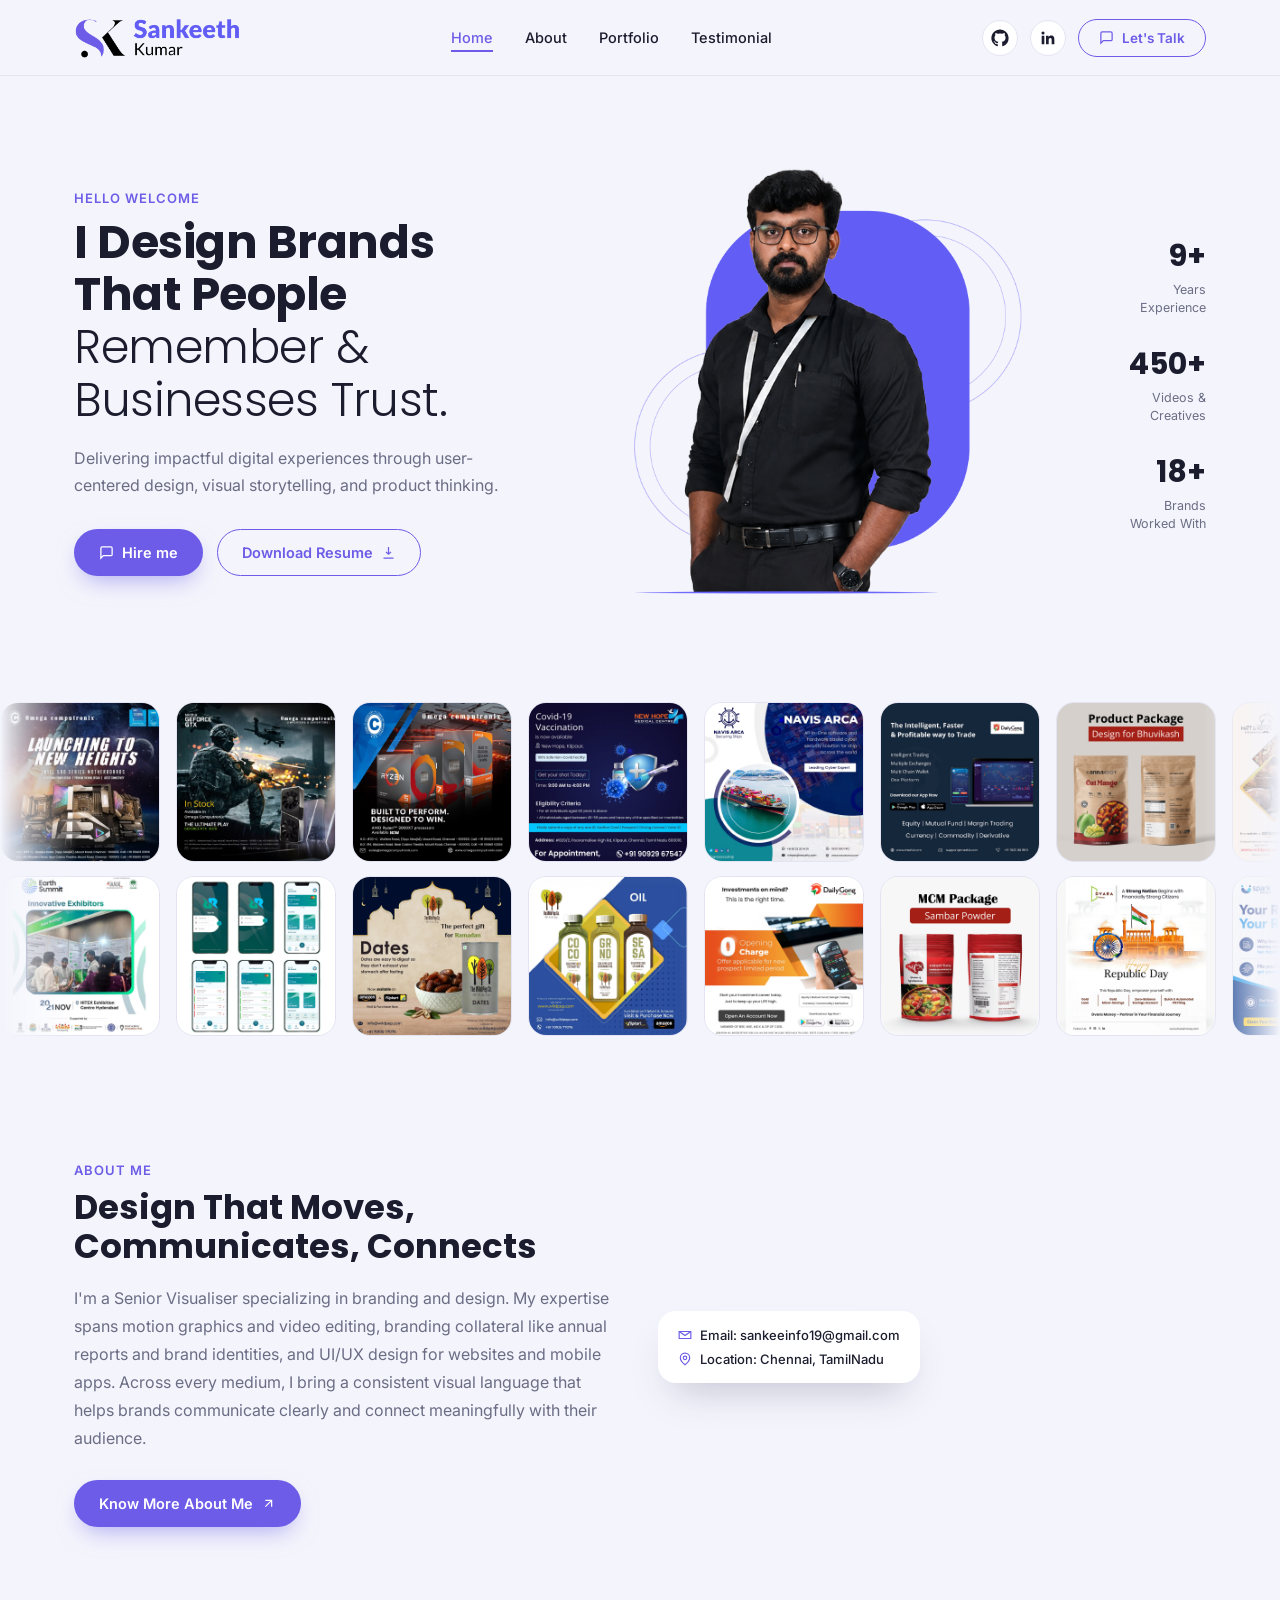
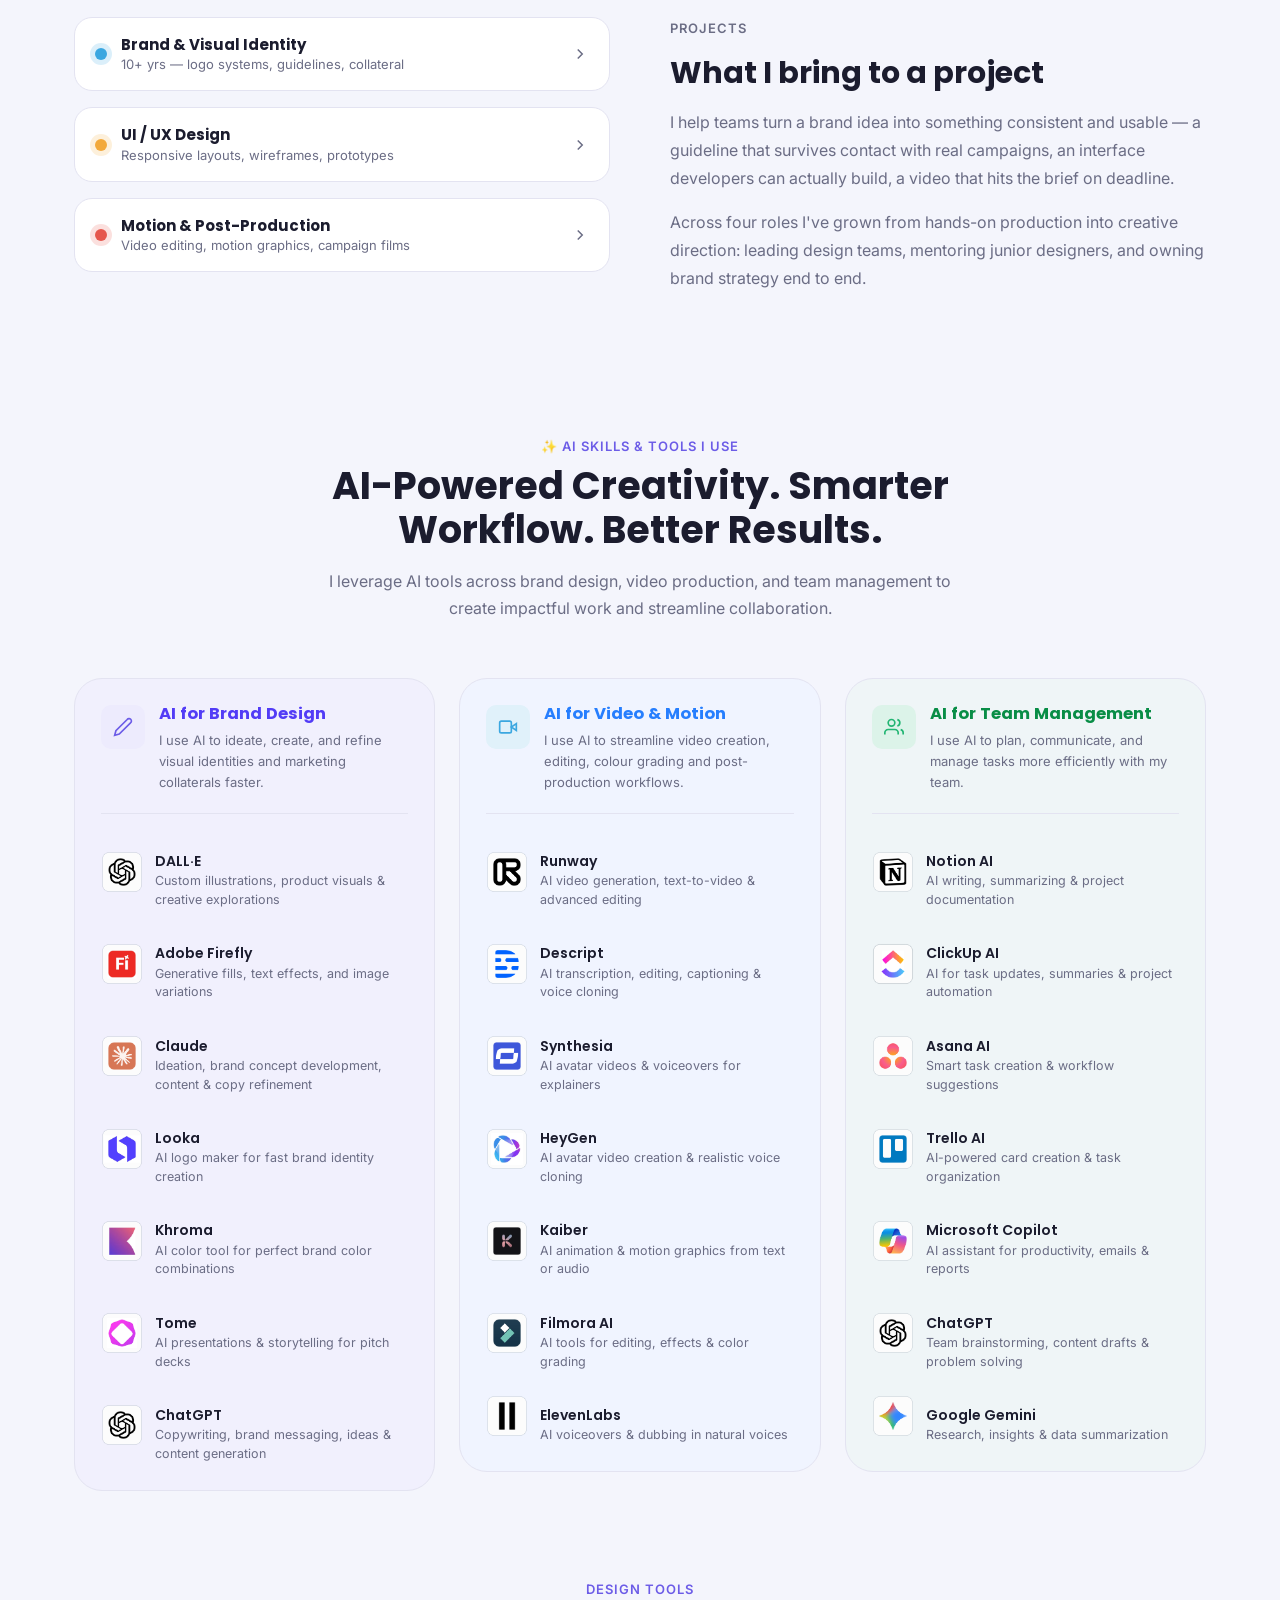
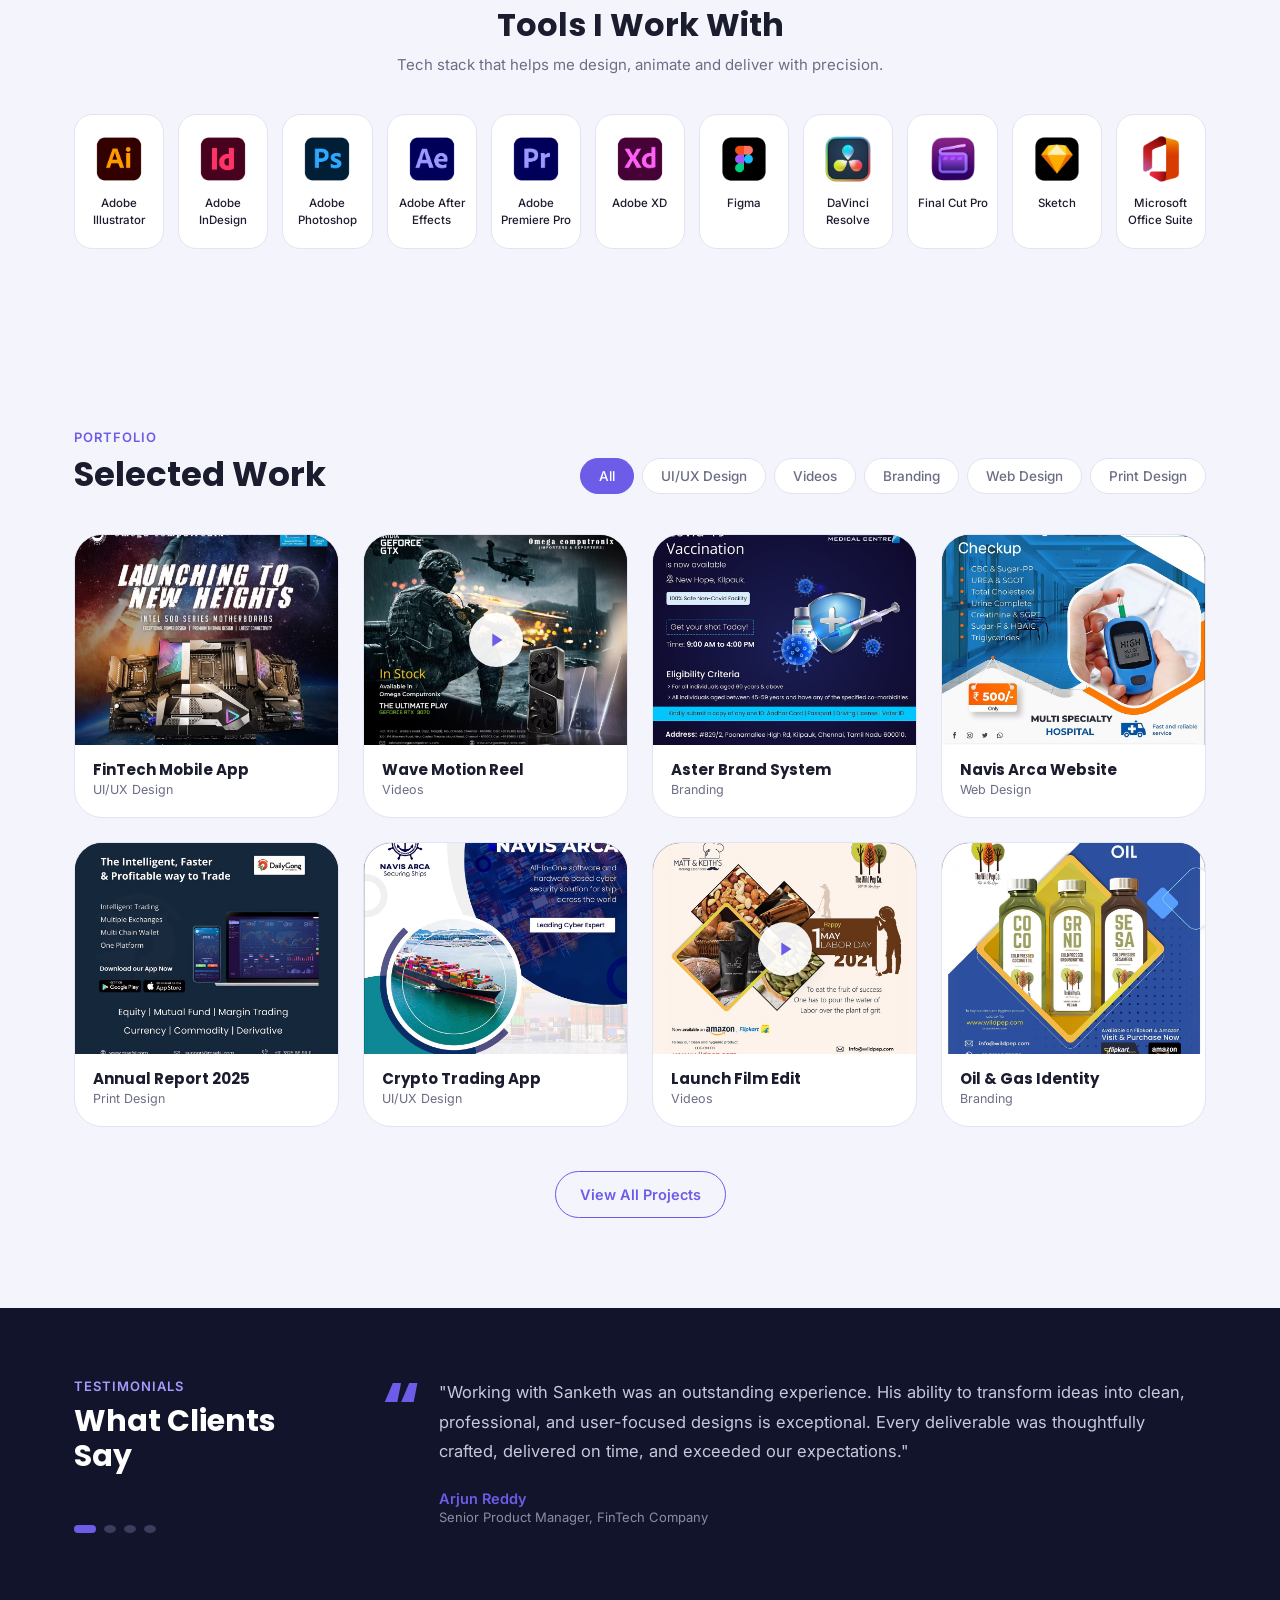
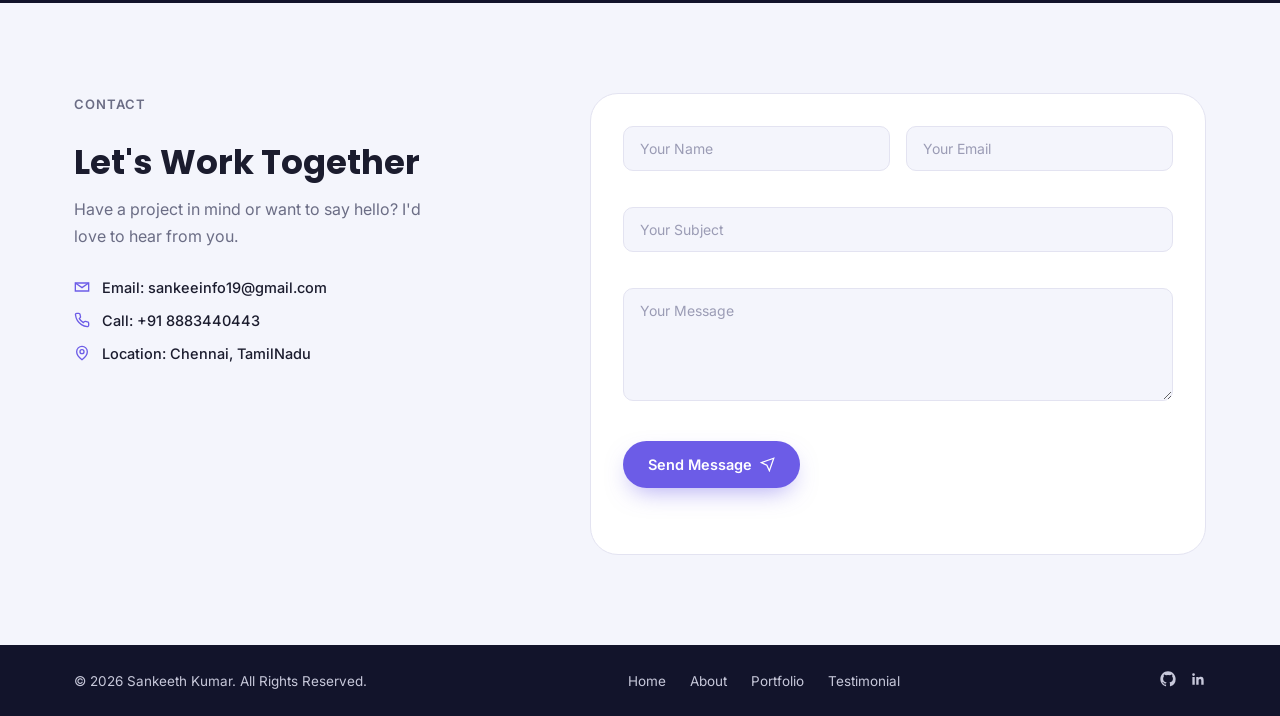
==== index.html @ e1994d12 "First Commit" ====
<!DOCTYPE html>
<html lang="en">
<head>
<meta charset="UTF-8">
<meta name="viewport" content="width=device-width, initial-scale=1.0">
<title>Sanketh Kumar</title>
<link rel="preconnect" href="https://fonts.googleapis.com">
<link rel="preconnect" href="https://fonts.gstatic.com" crossorigin>
<link href="https://fonts.googleapis.com/css2?family=Poppins:wght@400;500;600;700;800&family=Inter:wght@400;500;600&display=swap" rel="stylesheet">
<link rel="stylesheet" href="style.css">
<!-- Favicon -->
<link rel="icon" type="image/png" sizes="32x32" href="favicon-32x32.png">
<link rel="icon" type="image/png" sizes="16x16" href="favicon-16x16.png">
<link rel="shortcut icon" href="favicon.ico">
<link rel="apple-touch-icon" sizes="180x180" href="apple-touch-icon.png">
</head>
<body>

<!-- ============ HEADER ============ -->
<header class="site-header" id="header">
  <div class="container header-inner">
    <a href="index.html#top" class="logo">
      <img src="images/logo-1.png" alt="Sankeeth Kumar logo">
    </a>

    <nav class="nav" id="nav">
      <a href="index.html#top" class="is-current">Home</a>
      <a href="index.html#about">About</a>
      <a href="portfolio.html">Portfolio</a>
      <a href="index.html#testimonial">Testimonial</a>
    </nav>

    <div class="header-actions">
      <a href="#" class="icon-btn" aria-label="GitHub">
        <svg viewBox="0 0 24 24" width="18" height="18" fill="currentColor"><path d="M12 .5C5.73.5.5 5.73.5 12c0 5.08 3.29 9.39 7.86 10.91.58.1.79-.25.79-.56 0-.28-.01-1.02-.02-2-3.2.7-3.88-1.54-3.88-1.54-.53-1.34-1.29-1.7-1.29-1.7-1.05-.72.08-.71.08-.71 1.17.08 1.78 1.2 1.78 1.2 1.03 1.77 2.71 1.26 3.37.96.1-.75.4-1.26.73-1.55-2.55-.29-5.24-1.28-5.24-5.68 0-1.26.45-2.28 1.19-3.08-.12-.29-.52-1.46.11-3.05 0 0 .97-.31 3.18 1.18a11 11 0 0 1 5.79 0c2.2-1.49 3.17-1.18 3.17-1.18.64 1.59.24 2.76.12 3.05.74.8 1.18 1.82 1.18 3.08 0 4.41-2.69 5.38-5.25 5.67.41.36.78 1.07.78 2.16 0 1.56-.02 2.81-.02 3.19 0 .32.21.67.8.56A11.51 11.51 0 0 0 23.5 12C23.5 5.73 18.27.5 12 .5Z"/></svg>
      </a>
      <a href="https://www.linkedin.com/in/sankeeth-kumar-a2620a216/" class="icon-btn" aria-label="LinkedIn">
        <svg viewBox="0 0 24 24" width="18" height="18" fill="currentColor"><path d="M20.45 20.45h-3.55v-5.57c0-1.33-.02-3.04-1.85-3.04-1.86 0-2.14 1.45-2.14 2.94v5.67H9.36V9h3.41v1.56h.05c.48-.9 1.64-1.85 3.38-1.85 3.61 0 4.28 2.38 4.28 5.47v6.27ZM5.34 7.43a2.06 2.06 0 1 1 0-4.12 2.06 2.06 0 0 1 0 4.12ZM7.12 20.45H3.56V9h3.56v11.45Z"/></svg>
      </a>
      <a href="index.html#contact" class="btn btn-outline btn-sm">
        <svg viewBox="0 0 24 24" width="15" height="15" fill="none" stroke="currentColor" stroke-width="2"><path d="M4 4h16v16H4z" opacity="0"/><path d="M21 15a2 2 0 0 1-2 2H7l-4 4V5a2 2 0 0 1 2-2h14a2 2 0 0 1 2 2z"/></svg>
        Let's Talk
      </a>
    </div>

    <button class="menu-toggle" id="menuToggle" aria-label="Toggle menu">
      <span></span><span></span><span></span>
    </button>
  </div>
</header>

<main id="top">

  <!-- ============ HERO ============ -->
  <section class="hero">
    <div class="container hero-inner">
      <div class="hero-copy">
        <p class="eyebrow">Hello Welcome</p>
        <h1>
  I Design Brands <br>
  That People <br>
  <span class="light-text">Remember &amp; Businesses Trust.</span>
</h1>
        <p class="hero-desc">Delivering impactful digital experiences through user-centered design, visual storytelling, and product thinking.</p>
        <div class="hero-actions">
          <a href="#contact" class="btn btn-primary">
            <svg viewBox="0 0 24 24" width="15" height="15" fill="none" stroke="currentColor" stroke-width="2"><path d="M21 15a2 2 0 0 1-2 2H7l-4 4V5a2 2 0 0 1 2-2h14a2 2 0 0 1 2 2z"/></svg>
            Hire me
          </a>
          <a href="resume.pdf" class="btn btn-outline" download="Sanketh_Kumar_Resume.pdf">
            Download Resume
            <svg viewBox="0 0 24 24" width="15" height="15" fill="none" stroke="currentColor" stroke-width="2"><path d="M12 3v12m0 0-4-4m4 4 4-4M4 21h16"/></svg>
          </a>
        </div>
      </div>

      <div class="hero-figure">
        <img class="hero-photo" src="images/hero-portrait.png" alt="Sanketh Kumar portrait">
      </div>

      <div class="hero-stats" id="heroStats">
        <div class="stat">
          <span class="stat-number" data-target="9" data-suffix="+">0</span>
          <span class="stat-label">Years<br>Experience</span>
        </div>       
        <div class="stat">
          <span class="stat-number" data-target="450" data-suffix="+">0</span>
          <span class="stat-label">Videos &amp;<br>Creatives</span>
        </div>
        <div class="stat">
          <span class="stat-number" data-target="18" data-suffix="+">0</span>
          <span class="stat-label">Brands<br>Worked With</span>
        </div>
      </div>
    </div>
  </section>

  <!-- ============ MARQUEE STRAPS ============ -->
  <section class="straps" aria-label="Selected work highlights">
    <div class="strap-row strap-row--left">
      <div class="strap-track" id="strapTrackLeft"></div>
    </div>
    <div class="strap-row strap-row--right">
      <div class="strap-track" id="strapTrackRight"></div>
    </div>
  </section>

  <!-- ============ ABOUT ============ -->
  <section class="about" id="about">
    <div class="container about-inner">
      <div class="about-copy">
        <p class="eyebrow">About Me</p>
        <h2>Design That Moves,<br>Communicates, Connects</h2>
        <p class="about-desc">I'm a Senior Visualiser specializing in branding and design. My expertise spans motion graphics and video editing, branding collateral like annual reports and brand identities, and UI/UX design for websites and mobile apps. Across every medium, I bring a consistent visual language that helps brands communicate clearly and connect meaningfully with their audience.</p>
        <a href="about.html" class="btn btn-primary">
          Know More About Me
          <svg viewBox="0 0 24 24" width="15" height="15" fill="none" stroke="currentColor" stroke-width="2"><path d="M7 17 17 7M7 7h10v10"/></svg>
        </a>
      </div>

      <div class="about-figure">
        <img src="/Users/sankeeth/Downloads/Portfolio-updated (1)/images/Sk-1.jpg" alt="Sanketh working on set">
        <div class="about-card">
          <p><svg viewBox="0 0 24 24" width="14" height="14" fill="none" stroke="currentColor" stroke-width="2"><path d="M4 4h16v16H4z" opacity="0"/><path d="M22 6 12 13 2 6"/><path d="M2 6h20v12H2z"/></svg> Email: sankeeinfo19@gmail.com</p>
          <p><svg viewBox="0 0 24 24" width="14" height="14" fill="none" stroke="currentColor" stroke-width="2"><path d="M20 10c0 6-8 12-8 12s-8-6-8-12a8 8 0 0 1 16 0Z"/><circle cx="12" cy="10" r="3"/></svg> Location: Chennai, TamilNadu</p>
        </div>
      </div>
    </div>

    <div class="container skills-grid">
      <div class="skills-col">
        <div class="skill-card">
          <span class="dot dot-blue"></span>
          <div>
            <h3>Brand &amp; Visual Identity</h3>
            <p>10+ yrs — logo systems, guidelines, collateral</p>
          </div>
          <svg class="chev" viewBox="0 0 24 24" width="18" height="18" fill="none" stroke="currentColor" stroke-width="2"><path d="m9 6 6 6-6 6"/></svg>
        </div>
        <div class="skill-card">
          <span class="dot dot-orange"></span>
          <div>
            <h3>UI / UX Design</h3>
            <p>Responsive layouts, wireframes, prototypes</p>
          </div>
          <svg class="chev" viewBox="0 0 24 24" width="18" height="18" fill="none" stroke="currentColor" stroke-width="2"><path d="m9 6 6 6-6 6"/></svg>
        </div>
        <div class="skill-card">
          <span class="dot dot-red"></span>
          <div>
            <h3>Motion &amp; Post-Production</h3>
            <p>Video editing, motion graphics, campaign films</p>
          </div>
          <svg class="chev" viewBox="0 0 24 24" width="18" height="18" fill="none" stroke="currentColor" stroke-width="2"><path d="m9 6 6 6-6 6"/></svg>
        </div>
      </div>

      <div class="bring-col">
        <p class="eyebrow">Projects</p>
        <h2>What I bring to a project</h2>
        <p>I help teams turn a brand idea into something consistent and usable — a guideline that survives contact with real campaigns, an interface developers can actually build, a video that hits the brief on deadline.</p>
        <p>Across four roles I've grown from hands-on production into creative direction: leading design teams, mentoring junior designers, and owning brand strategy end to end.</p>
      </div>
    </div>
  </section>

  <!-- ============ AI SKILLS & TOOLS ============ -->
  <section class="ai-skills" id="ai-skills">
    <div class="container ai-skills-head">
      <p class="eyebrow">✨ AI Skills &amp; Tools I Use</p>
      <h2>AI-Powered Creativity. Smarter Workflow. Better Results.</h2>
      <p class="ai-skills-desc">I leverage AI tools across brand design, video production, and team management to create impactful work and streamline collaboration.</p>
    </div>

    <div class="container ai-skills-grid">
      <div class="ai-skills-col ai-skills-col--purple">
        <div class="ai-skills-col-head">
          <span class="ai-skills-col-icon ai-skills-col-icon--purple">
            <svg viewBox="0 0 24 24" width="20" height="20" fill="none" stroke="currentColor" stroke-width="2"><path d="M17 3a2.85 2.85 0 1 1 4 4L7.5 20.5 2 22l1.5-5.5Z"/></svg>
          </span>
          <div>
            <h3>AI for Brand Design</h3>
            <p>I use AI to ideate, create, and refine visual identities and marketing collaterals faster.</p>
          </div>
        </div>
        <ul class="ai-tool-list">
          <li class="ai-tool-item">
            <span class="ai-tool-icon"><img src="images/ai-tools/dall-e.png" alt="DALL·E logo" loading="lazy"></span>
            <div><h4>DALL·E</h4><p>Custom illustrations, product visuals &amp; creative explorations</p></div>
          </li>
          <li class="ai-tool-item">
            <span class="ai-tool-icon"><img src="images/ai-tools/firefly.png" alt="Adobe Firefly logo" loading="lazy"></span>
            <div><h4>Adobe Firefly</h4><p>Generative fills, text effects, and image variations</p></div>
          </li>
          <li class="ai-tool-item">
            <span class="ai-tool-icon"><img src="images/ai-tools/claude.png" alt="Claude logo" loading="lazy"></span>
            <div><h4>Claude</h4><p>Ideation, brand concept development, content &amp; copy refinement</p></div>
          </li>
          <li class="ai-tool-item">
            <span class="ai-tool-icon"><img src="images/ai-tools/looka.png" alt="Looka logo" loading="lazy"></span>
            <div><h4>Looka</h4><p>AI logo maker for fast brand identity creation</p></div>
          </li>
          <li class="ai-tool-item">
            <span class="ai-tool-icon"><img src="images/ai-tools/khroma.png" alt="Khroma logo" loading="lazy"></span>
            <div><h4>Khroma</h4><p>AI color tool for perfect brand color combinations</p></div>
          </li>
          <li class="ai-tool-item">
            <span class="ai-tool-icon"><img src="images/ai-tools/tome.png" alt="Tome logo" loading="lazy"></span>
            <div><h4>Tome</h4><p>AI presentations &amp; storytelling for pitch decks</p></div>
          </li>
          <li class="ai-tool-item">
            <span class="ai-tool-icon"><img src="images/ai-tools/chatgpt.png" alt="ChatGPT logo" loading="lazy"></span>
            <div><h4>ChatGPT</h4><p>Copywriting, brand messaging, ideas &amp; content generation</p></div>
          </li>
        </ul>
      </div>

      <div class="ai-skills-col ai-skills-col--blue">
        <div class="ai-skills-col-head">
          <span class="ai-skills-col-icon ai-skills-col-icon--blue">
            <svg viewBox="0 0 24 24" width="20" height="20" fill="none" stroke="currentColor" stroke-width="2"><rect x="2" y="5" width="14" height="14" rx="2"/><path d="m22 8-6 4 6 4Z"/></svg>
          </span>
          <div>
            <h3>AI for Video &amp; Motion</h3>
            <p>I use AI to streamline video creation, editing, colour grading and post-production workflows.</p>
          </div>
        </div>
        <ul class="ai-tool-list">
          <li class="ai-tool-item">
            <span class="ai-tool-icon"><img src="images/ai-tools/runway.png" alt="Runway logo" loading="lazy"></span>
            <div><h4>Runway</h4><p>AI video generation, text-to-video &amp; advanced editing</p></div>
          </li>
          <li class="ai-tool-item">
            <span class="ai-tool-icon"><img src="images/ai-tools/descript.png" alt="Descript logo" loading="lazy"></span>
            <div><h4>Descript</h4><p>AI transcription, editing, captioning &amp; voice cloning</p></div>
          </li>
          <li class="ai-tool-item">
            <span class="ai-tool-icon"><img src="images/ai-tools/synthesia.png" alt="Synthesia logo" loading="lazy"></span>
            <div><h4>Synthesia</h4><p>AI avatar videos &amp; voiceovers for explainers</p></div>
          </li>
          <li class="ai-tool-item">
            <span class="ai-tool-icon"><img src="images/ai-tools/heygen.png" alt="HeyGen logo" loading="lazy"></span>
            <div><h4>HeyGen</h4><p>AI avatar video creation &amp; realistic voice cloning</p></div>
          </li>
          <li class="ai-tool-item">
            <span class="ai-tool-icon"><img src="images/ai-tools/kaiber.png" alt="Kaiber logo" loading="lazy"></span>
            <div><h4>Kaiber</h4><p>AI animation &amp; motion graphics from text or audio</p></div>
          </li>
          <li class="ai-tool-item">
            <span class="ai-tool-icon"><img src="images/ai-tools/filmora-ai.png" alt="Filmora AI logo" loading="lazy"></span>
            <div><h4>Filmora AI</h4><p>AI tools for editing, effects &amp; color grading</p></div>
          </li>
          <li class="ai-tool-item">
            <span class="ai-tool-icon"><img src="images/ai-tools/elevenlabs.png" alt="ElevenLabs logo" loading="lazy"></span>
            <div><h4>ElevenLabs</h4><p>AI voiceovers &amp; dubbing in natural voices</p></div>
          </li>
        </ul>
      </div>

      <div class="ai-skills-col ai-skills-col--green">
        <div class="ai-skills-col-head">
          <span class="ai-skills-col-icon ai-skills-col-icon--green">
            <svg viewBox="0 0 24 24" width="20" height="20" fill="none" stroke="currentColor" stroke-width="2"><path d="M17 21v-2a4 4 0 0 0-4-4H5a4 4 0 0 0-4 4v2"/><circle cx="9" cy="7" r="4"/><path d="M23 21v-2a4 4 0 0 0-3-3.87"/><path d="M16 3.13a4 4 0 0 1 0 7.75"/></svg>
          </span>
          <div>
            <h3>AI for Team Management</h3>
            <p>I use AI to plan, communicate, and manage tasks more efficiently with my team.</p>
          </div>
        </div>
        <ul class="ai-tool-list">
          <li class="ai-tool-item">
            <span class="ai-tool-icon"><img src="images/ai-tools/notion.png" alt="Notion AI logo" loading="lazy"></span>
            <div><h4>Notion AI</h4><p>AI writing, summarizing &amp; project documentation</p></div>
          </li>
          <li class="ai-tool-item">
            <span class="ai-tool-icon"><img src="images/ai-tools/clickup.png" alt="ClickUp AI logo" loading="lazy"></span>
            <div><h4>ClickUp AI</h4><p>AI for task updates, summaries &amp; project automation</p></div>
          </li>
          <li class="ai-tool-item">
            <span class="ai-tool-icon"><img src="images/ai-tools/asana.png" alt="Asana AI logo" loading="lazy"></span>
            <div><h4>Asana AI</h4><p>Smart task creation &amp; workflow suggestions</p></div>
          </li>
          <li class="ai-tool-item">
            <span class="ai-tool-icon"><img src="images/ai-tools/trello.png" alt="Trello AI logo" loading="lazy"></span>
            <div><h4>Trello AI</h4><p>AI-powered card creation &amp; task organization</p></div>
          </li>
          <li class="ai-tool-item">
            <span class="ai-tool-icon"><img src="images/ai-tools/microsoft-copilot.png" alt="Microsoft Copilot logo" loading="lazy"></span>
            <div><h4>Microsoft Copilot</h4><p>AI assistant for productivity, emails &amp; reports</p></div>
          </li>
          <li class="ai-tool-item">
            <span class="ai-tool-icon"><img src="images/ai-tools/chatgpt.png" alt="ChatGPT logo" loading="lazy"></span>
            <div><h4>ChatGPT</h4><p>Team brainstorming, content drafts &amp; problem solving</p></div>
          </li>
          <li class="ai-tool-item">
            <span class="ai-tool-icon"><img src="images/ai-tools/gemini.png" alt="Google Gemini logo" loading="lazy"></span>
            <div><h4>Google Gemini</h4><p>Research, insights &amp; data summarization</p></div>
          </li>
        </ul>
      </div>
    </div>
  </section>

  <!-- ============ DESIGN TOOLS ============ -->
  <section class="design-tools" id="design-tools">
    <div class="container design-tools-head">
      <p class="eyebrow">Design Tools</p>
      <h2>Tools I Work With</h2>
      <p class="design-tools-desc">Tech stack that helps me design, animate and deliver with precision.</p>
    </div>

    <div class="container design-tools-grid">
      <div class="design-tool-card">
        <span class="design-tool-icon"><img src="images/design-tools/illustrator.png" alt="Adobe Illustrator logo" loading="lazy"></span>
        <p>Adobe Illustrator</p>
      </div>
      <div class="design-tool-card">
        <span class="design-tool-icon"><img src="images/design-tools/indesign.png" alt="Adobe InDesign logo" loading="lazy"></span>
        <p>Adobe InDesign</p>
      </div>
      <div class="design-tool-card">
        <span class="design-tool-icon"><img src="images/design-tools/photoshop.png" alt="Adobe Photoshop logo" loading="lazy"></span>
        <p>Adobe Photoshop</p>
      </div>
      <div class="design-tool-card">
        <span class="design-tool-icon"><img src="images/design-tools/after-effects.png" alt="Adobe After Effects logo" loading="lazy"></span>
        <p>Adobe After Effects</p>
      </div>
      <div class="design-tool-card">
        <span class="design-tool-icon"><img src="images/design-tools/premiere-pro.png" alt="Adobe Premiere Pro logo" loading="lazy"></span>
        <p>Adobe Premiere Pro</p>
      </div>
      <div class="design-tool-card">
        <span class="design-tool-icon"><img src="images/design-tools/adobe-xd.png" alt="Adobe XD logo" loading="lazy"></span>
        <p>Adobe XD</p>
      </div>
      <div class="design-tool-card">
        <span class="design-tool-icon"><img src="images/design-tools/figma.png" alt="Figma logo" loading="lazy"></span>
        <p>Figma</p>
      </div>
      <div class="design-tool-card">
        <span class="design-tool-icon"><img src="images/design-tools/davinci-resolve.png" alt="DaVinci Resolve logo" loading="lazy"></span>
        <p>DaVinci Resolve</p>
      </div>
      <div class="design-tool-card">
        <span class="design-tool-icon"><img src="images/design-tools/final-cut-pro.png" alt="Final Cut Pro logo" loading="lazy"></span>
        <p>Final Cut Pro</p>
      </div>
      <div class="design-tool-card">
        <span class="design-tool-icon"><img src="images/design-tools/sketch.png" alt="Sketch logo" loading="lazy"></span>
        <p>Sketch</p>
      </div>
      <div class="design-tool-card">
        <span class="design-tool-icon"><img src="images/design-tools/office-suite.png" alt="Microsoft Office logo" loading="lazy"></span>
        <p>Microsoft Office Suite</p>
      </div>
    </div>
  </section>

  <!-- ============ PORTFOLIO ============ -->
  <section class="portfolio" id="portfolio">
    <div class="container">
      <div class="portfolio-head">
        <div>
          <p class="eyebrow">Portfolio</p>
          <h2>Selected Work</h2>
        </div>
        <div class="filters" id="filters">
          <button class="filter-btn is-active" data-filter="all">All</button>
          <button class="filter-btn" data-filter="uiux">UI/UX Design</button>
          <button class="filter-btn" data-filter="video">Videos</button>
          <button class="filter-btn" data-filter="branding">Branding</button>
          <button class="filter-btn" data-filter="web">Web Design</button>
          <button class="filter-btn" data-filter="print">Print Design</button>
        </div>
      </div>

      <div class="portfolio-grid" id="portfolioGrid"></div>

      <div class="view-all">
        <a href="portfolio.html" class="btn btn-outline">View All Projects</a>
      </div>
    </div>
  </section>

  <!-- ============ TESTIMONIAL ============ -->
  <section class="testimonial" id="testimonial">
    <div class="container testimonial-inner">
      <div class="testimonial-col-left">
        <p class="eyebrow">Testimonials</p>
        <h2>What Clients Say</h2>
        <div class="testimonial-dots" id="testimonialDots"></div>
      </div>

      <div class="testimonial-col-right">
        <span class="quote-mark">&ldquo;</span>
        <div class="testimonial-body">
          <div class="testimonial-content">
            <p class="testimonial-text" id="testimonialText"></p>
            <p class="testimonial-name" id="testimonialName"></p>
            <p class="testimonial-role" id="testimonialRole"></p>
          </div>
        </div>
      </div>
    </div>
  </section>

  <!-- ============ CONTACT ============ -->
  <section class="contact" id="contact">
    <div class="container contact-inner">
      <div class="contact-copy">
        <p class="eyebrow">Contact</p>
        <h2>Let's Work Together</h2>
        <p>Have a project in mind or want to say hello? I'd love to hear from you.</p>

        <ul class="contact-list">
          <li>
            <svg viewBox="0 0 24 24" width="16" height="16" fill="none" stroke="currentColor" stroke-width="2"><path d="M22 6 12 13 2 6"/><path d="M2 6h20v12H2z"/></svg>
            Email: sankeeinfo19@gmail.com
          </li>
          <li>
            <svg viewBox="0 0 24 24" width="16" height="16" fill="none" stroke="currentColor" stroke-width="2"><path d="M22 16.9v3a2 2 0 0 1-2.2 2 19.8 19.8 0 0 1-8.6-3 19.5 19.5 0 0 1-6-6 19.8 19.8 0 0 1-3-8.7A2 2 0 0 1 4.1 2h3a2 2 0 0 1 2 1.7c.1 1 .3 2 .6 2.9a2 2 0 0 1-.5 2.1L8 9.9a16 16 0 0 0 6 6l1.2-1.2a2 2 0 0 1 2.1-.5c.9.3 1.9.5 2.9.6a2 2 0 0 1 1.8 2.1Z"/></svg>
            Call: +91 8883440443
          </li>
          <li>
            <svg viewBox="0 0 24 24" width="16" height="16" fill="none" stroke="currentColor" stroke-width="2"><path d="M20 10c0 6-8 12-8 12s-8-6-8-12a8 8 0 0 1 16 0Z"/><circle cx="12" cy="10" r="3"/></svg>
            Location: Chennai, TamilNadu
          </li>
        </ul>
      </div>

      <form class="contact-form" id="contactForm" action="https://formsubmit.co/sankeeinfo19@gmail.com" method="POST" novalidate>
        <!-- FormSubmit config: sends a plain email to sankeeinfo19@gmail.com on every submit -->
        <input type="hidden" name="_subject" value="New message from portfolio contact form">
        <input type="hidden" name="_template" value="table">
        <input type="hidden" name="_captcha" value="false">
        <input type="text" name="_honey" style="display:none" tabindex="-1" autocomplete="off">

        <div class="form-row">
          <div class="field">
            <input type="text" id="cf-name" name="name" placeholder="Your Name" required>
            <span class="field-error" data-for="cf-name"></span>
          </div>
          <div class="field">
            <input type="email" id="cf-email" name="email" placeholder="Your Email" required>
            <span class="field-error" data-for="cf-email"></span>
          </div>
        </div>
        <div class="field">
          <input type="text" id="cf-subject" name="subject" placeholder="Your Subject" required>
          <span class="field-error" data-for="cf-subject"></span>
        </div>
        <div class="field">
          <textarea id="cf-message" name="message" rows="5" placeholder="Your Message" required></textarea>
          <span class="field-error" data-for="cf-message"></span>
        </div>
        <button type="submit" class="btn btn-primary" id="cf-submit">
          <span class="btn-label">Send Message</span>
          <svg viewBox="0 0 24 24" width="15" height="15" fill="none" stroke="currentColor" stroke-width="2"><path d="m22 2-7 20-4-9-9-4 20-7Z"/></svg>
        </button>
        <p class="form-status" id="formStatus" role="status" aria-live="polite"></p>
      </form>
    </div>
  </section>

</main>

<!-- ============ FOOTER ============ -->
<footer class="site-footer">
  <div class="container footer-inner">
    <p>&copy; 2026 Sankeeth Kumar. All Rights Reserved.</p>
    <nav class="footer-nav">
      <a href="index.html#top">Home</a>
      <a href="index.html#about">About</a>
      <a href="portfolio.html">Portfolio</a>
      <a href="index.html#testimonial">Testimonial</a>
    </nav>
    <div class="footer-social">
      <a href="#" aria-label="GitHub">
        <svg viewBox="0 0 24 24" width="16" height="16" fill="currentColor"><path d="M12 .5C5.73.5.5 5.73.5 12c0 5.08 3.29 9.39 7.86 10.91.58.1.79-.25.79-.56 0-.28-.01-1.02-.02-2-3.2.7-3.88-1.54-3.88-1.54-.53-1.34-1.29-1.7-1.29-1.7-1.05-.72.08-.71.08-.71 1.17.08 1.78 1.2 1.78 1.2 1.03 1.77 2.71 1.26 3.37.96.1-.75.4-1.26.73-1.55-2.55-.29-5.24-1.28-5.24-5.68 0-1.26.45-2.28 1.19-3.08-.12-.29-.52-1.46.11-3.05 0 0 .97-.31 3.18 1.18a11 11 0 0 1 5.79 0c2.2-1.49 3.17-1.18 3.17-1.18.64 1.59.24 2.76.12 3.05.74.8 1.18 1.82 1.18 3.08 0 4.41-2.69 5.38-5.25 5.67.41.36.78 1.07.78 2.16 0 1.56-.02 2.81-.02 3.19 0 .32.21.67.8.56A11.51 11.51 0 0 0 23.5 12C23.5 5.73 18.27.5 12 .5Z"/></svg>
      </a>
      <a href="#" aria-label="LinkedIn">
        <svg viewBox="0 0 24 24" width="16" height="16" fill="currentColor"><path d="M20.45 20.45h-3.55v-5.57c0-1.33-.02-3.04-1.85-3.04-1.86 0-2.14 1.45-2.14 2.94v5.67H9.36V9h3.41v1.56h.05c.48-.9 1.64-1.85 3.38-1.85 3.61 0 4.28 2.38 4.28 5.47v6.27ZM5.34 7.43a2.06 2.06 0 1 1 0-4.12 2.06 2.06 0 0 1 0 4.12ZM7.12 20.45H3.56V9h3.56v11.45Z"/></svg>
      </a>
    </div>
  </div>
</footer>

<script src="common.js"></script>
<script src="script.js"></script>
</body>
</html>
---- style.css ----
/* ============================================================
   TOKENS
============================================================ */
:root{
  --color-primary: #6C5CE7;
  --color-primary-dark: #5847d6;
  --color-primary-light: #EDEBFD;
  --color-bg: #F4F5FC;
  --color-surface: #FFFFFF;
  --color-dark: #12142B;
  --color-dark-2: #1B1E3B;
  --color-text: #1B1C2E;
  --color-muted: #6B6D85;
  --color-border: #E3E3F1;

  --accent-blue: #3BA7E0;
  --accent-orange: #F2A93B;
  --accent-red: #E5564C;
  --accent-green: #22B573;

  --font-display: 'Poppins', sans-serif;
  --font-body: 'Inter', sans-serif;

  --radius-sm: 10px;
  --radius-md: 18px;
  --radius-lg: 28px;
  --radius-full: 999px;

  --container: 1180px;
  --header-h: 76px;

  --ease: cubic-bezier(.4,0,.2,1);
}

/* ============================================================
   RESET
============================================================ */
*, *::before, *::after{ box-sizing: border-box; }
html{ scroll-behavior: smooth; scroll-padding-top: calc(var(--header-h) + 12px); }
body{
  margin: 0;
  font-family: var(--font-body);
  color: var(--color-text);
  background: var(--color-bg);
  -webkit-font-smoothing: antialiased;
}
img{ max-width: 100%; display: block; }
a{ color: inherit; text-decoration: none; }
button{ font: inherit; cursor: pointer; }
ul{ list-style: none; margin: 0; padding: 0; }
h1,h2,h3{ font-family: var(--font-display); margin: 0; line-height: 1.15; }
p{ margin: 0; }

.container{
  width: 100%;
  max-width: var(--container);
  margin-inline: auto;
  padding-inline: 24px;
}

.eyebrow{
  font-size: 13px;
  font-weight: 600;
  letter-spacing: .08em;
  text-transform: uppercase;
  color: var(--color-primary);
  margin-bottom: 10px;
}

@media (prefers-reduced-motion: reduce){
  *{ animation-duration: 0.001ms !important; animation-iteration-count: 1 !important; transition-duration: 0.001ms !important; scroll-behavior: auto !important; }
}

/* ============================================================
   BUTTONS
============================================================ */
.btn{
  display: inline-flex;
  align-items: center;
  gap: 8px;
  padding: 14px 24px;
  border-radius: var(--radius-full);
  font-weight: 600;
  font-size: 14.5px;
  border: 1.5px solid transparent;
  transition: transform .2s var(--ease), box-shadow .2s var(--ease), background-color .2s var(--ease), color .2s var(--ease);
  white-space: nowrap;
}
.btn:hover{ transform: translateY(-2px); }
.btn:active{ transform: translateY(0); }
.btn:focus-visible{ outline: 3px solid var(--color-primary-light); outline-offset: 2px; }

.btn-primary{
  background: var(--color-primary);
  color: #fff;
  box-shadow: 0 10px 24px -8px rgba(108,92,231,.55);
}
.btn-primary:hover{ background: var(--color-primary-dark); box-shadow: 0 14px 28px -8px rgba(108,92,231,.65); }

.btn-outline{
  background: transparent;
  color: var(--color-primary);
  border-color: var(--color-primary);
}
.btn-outline:hover{ background: var(--color-primary); color: #fff; }

.btn-sm{ padding: 10px 20px; font-size: 13.5px; }

/* ============================================================
   HEADER
============================================================ */
.site-header{
  position: sticky;
  top: 0;
  z-index: 100;
  height: var(--header-h);
  display: flex;
  align-items: center;
  background: rgba(244,245,252,.82);
  backdrop-filter: blur(10px);
  border-bottom: 1px solid var(--color-border);
}
.header-inner{
  display: flex;
  align-items: center;
  justify-content: space-between;
  gap: 24px;
}
.logo{
  display: flex;
  align-items: center;

}
.logo img{
  height: 42px;
  width: auto;
  display: block;
  border-radius: 8px;
}
.nav{
  display: flex;
  gap: 32px;
  font-weight: 500;
  font-size: 14.5px;
}
.nav a{ position: relative; color: var(--color-text); padding: 6px 0; }
.nav a::after{
  content: '';
  position: absolute; left: 0; bottom: 0;
  width: 0; height: 2px;
  background: var(--color-primary);
  transition: width .25s var(--ease);
}
.nav a:hover::after{ width: 100%; }
.nav a.is-current{ color: var(--color-primary); }
.nav a.is-current::after{ width: 100%; }

.header-actions{ display: flex; align-items: center; gap: 12px; }
.icon-btn{
  width: 36px; height: 36px;
  border-radius: 50%;
  display: grid; place-items: center;
  background: var(--color-surface);
  border: 1px solid var(--color-border);
  color: var(--color-text);
  transition: background .2s var(--ease), color .2s var(--ease), transform .2s var(--ease);
}
.icon-btn:hover{ background: var(--color-primary); color: #fff; transform: translateY(-2px); }

.menu-toggle{
  display: none;
  flex-direction: column;
  justify-content: center;
  gap: 5px;
  width: 36px; height: 36px;
  background: none; border: none;
}
.menu-toggle span{ display: block; height: 2px; width: 22px; background: var(--color-text); border-radius: 2px; }

/* ============================================================
   HERO
============================================================ */
.hero{ padding: 64px 0 40px; overflow: hidden; }
.hero-inner{
  display: grid;
  grid-template-columns: 1.1fr .9fr 220px;
  align-items: center;
  gap: 24px;
}
h1 {
  font-weight: 700; /* Bold for the main heading */
}

.light-text {
  font-weight: 300; /* Light */
}
.hero-copy h1{
  font-size: clamp(32px, 4vw, 46px);
  font-weight: 700;
  margin-bottom: 18px;
  letter-spacing: -.01em;
}
.hero-desc{
  color: var(--color-muted);
  font-size: 16px;
  line-height: 1.7;
  max-width: 440px;
  margin-bottom: 30px;
}
.hero-actions{ display: flex; gap: 14px; flex-wrap: wrap; }

.hero-figure{
  position: relative;
  justify-self: center;
  width: 100%;
  max-width: 420px;
  aspect-ratio: 4/5;
  transform: translateX(60px);
}
.hero-photo{
  width: 100%;
  height: 100%;
  object-fit: cover;
 
 
}

.hero-stats{
  display: flex;
  flex-direction: column;
  gap: 26px;
  justify-self: end;
  padding-left: 8px;
}
.stat{ text-align: right; }
.stat-number{
  display: block;
  font-family: var(--font-display);
  font-size: 30px;
  font-weight: 700;
  color: var(--color-text);
}
.stat-label{
  display: block;
  font-size: 12.5px;
  color: var(--color-muted);
  line-height: 1.4;
  margin-top: 2px;
}
/* ============================================================
   MARQUEE STRAPS
============================================================ */
.straps{
  padding: 36px 0;
  display: flex;
  flex-direction: column;
  gap: 14px;
}
.strap-row{
  overflow: hidden;
  width: 100%;
  -webkit-mask-image: linear-gradient(90deg, transparent, #000 6%, #000 94%, transparent);
  mask-image: linear-gradient(90deg, transparent, #000 6%, #000 94%, transparent);
}
.strap-track{
  display: flex;
  gap: 16px;
  width: max-content;
  will-change: transform;
}
.strap-row--left .strap-track{ animation: scrollLeft 38s linear infinite; }
.strap-row--right .strap-track{ animation: scrollRight 38s linear infinite; }
.strap-row:hover .strap-track{ animation-play-state: paused; }

@keyframes scrollLeft{
  from{ transform: translateX(0); }
  to{ transform: translateX(-50%); }
}
@keyframes scrollRight{
  from{ transform: translateX(-50%); }
  to{ transform: translateX(0); }
}

.strap-item{
  flex: 0 0 auto;
  width: 160px;
  aspect-ratio: 1 / 1;
  border-radius: var(--radius-md);
  overflow: hidden;
  background: var(--color-surface);
  border: 1px solid var(--color-border);
}
.strap-item img{ width: 100%; height: 100%; object-fit: cover; }

/* ============================================================
   ABOUT
============================================================ */
.about{ padding: 90px 0 40px; }
.about-inner{
  display: grid;
  grid-template-columns: 1fr 1fr;
  gap: 60px;
  align-items: center;
  margin-bottom: 90px;
}
.about-copy h2{ font-size: clamp(26px, 3vw, 34px); margin-bottom: 18px; }
.about-desc{ color: var(--color-muted); line-height: 1.75; margin-bottom: 28px; }

.about-figure{ position: relative; }
.about-figure img{ border-radius: var(--radius-lg); width: 100%; }
.about-card{
  position: absolute;
  bottom: -28px;
  left: -12px;
  background: #fff;
  border-radius: var(--radius-md);
  padding: 16px 20px;
  box-shadow: 0 20px 40px -16px rgba(20,20,60,.25);
  display: flex;
  flex-direction: column;
  gap: 8px;
  font-size: 13px;
  font-weight: 500;
}
.about-card p{ display: flex; align-items: center; gap: 8px; color: var(--color-text); }
.about-card svg{ color: var(--color-primary); flex-shrink: 0; }

.skills-grid{
  display: grid;
  grid-template-columns: 1fr 1fr;
  gap: 60px;
  align-items: start;
}
.skills-col{ display: flex; flex-direction: column; gap: 16px; }
.skill-card{
  display: flex;
  align-items: center;
  gap: 14px;
  background: var(--color-surface);
  border: 1.5px solid var(--color-border);
  border-radius: var(--radius-md);
  padding: 18px 20px;
  transition: border-color .2s var(--ease), transform .2s var(--ease), box-shadow .2s var(--ease);
}
.skill-card:hover{
  border-color: var(--color-primary);
  transform: translateX(4px);
  box-shadow: 0 14px 30px -18px rgba(108,92,231,.5);
}
.skill-card h3{ font-size: 15px; margin-bottom: 3px; }
.skill-card p{ font-size: 13px; color: var(--color-muted); }
.skill-card .chev{ margin-left: auto; color: var(--color-muted); flex-shrink: 0; }
.dot{ width: 12px; height: 12px; border-radius: 50%; flex-shrink: 0; }
.dot-blue{ background: var(--accent-blue); box-shadow: 0 0 0 5px color-mix(in srgb, var(--accent-blue) 18%, transparent); }
.dot-orange{ background: var(--accent-orange); box-shadow: 0 0 0 5px color-mix(in srgb, var(--accent-orange) 18%, transparent); }
.dot-red{ background: var(--accent-red); box-shadow: 0 0 0 5px color-mix(in srgb, var(--accent-red) 18%, transparent); }

.bring-col h2{ font-size: clamp(24px, 3vw, 30px); margin-bottom: 18px; }
.bring-col p{ color: var(--color-muted); line-height: 1.75; margin-bottom: 16px; }

/* ============================================================
   AI SKILLS & TOOLS
============================================================ */
.ai-skills{ padding: 90px 0 70px; }
.ai-skills-head{ text-align: center; max-width: 720px; margin: 0 auto 56px; }
.ai-skills-head .eyebrow{ justify-content: center; }
.ai-skills-head h2{ font-size: clamp(26px, 3.4vw, 38px); margin-bottom: 16px; }
.ai-skills-desc{ color: var(--color-muted); font-size: 16px; line-height: 1.7; }

.ai-skills-grid{
  display: grid;
  grid-template-columns: repeat(3, 1fr);
  gap: 24px;
  align-items: start;
}
.ai-skills-col{
  background: var(--color-surface);
  border: 1.5px solid var(--color-border);
  border-radius: var(--radius-lg);
  padding: 26px;
  transition: transform .25s var(--ease), box-shadow .25s var(--ease);
}
.ai-skills-col:hover{
  transform: scale(1.035);
  box-shadow: 0 22px 40px -20px rgba(20,20,60,.28);
}
.ai-skills-col--purple{ background: #f1f0fd; }
.ai-skills-col--blue{ background: #f0f4ff; }
.ai-skills-col--green{ background: #eff5f7; }
.ai-skills-col--purple .ai-skills-col-head h3{ color: #523cf6; }
.ai-skills-col--blue .ai-skills-col-head h3{ color: #267efe; }
.ai-skills-col--green .ai-skills-col-head h3{ color: #088d46; }
.ai-skills-col-head{
  display: flex;
  gap: 14px;
  align-items: flex-start;
  padding-bottom: 20px;
  margin-bottom: 20px;
  border-bottom: 1px solid var(--color-border);
}
.ai-skills-col-icon{
  flex-shrink: 0;
  width: 44px; height: 44px;
  border-radius: var(--radius-sm);
  display: grid;
  place-items: center;
}
.ai-skills-col-icon--purple{ background: var(--color-primary-light); color: var(--color-primary); }
.ai-skills-col-icon--blue{ background: color-mix(in srgb, var(--accent-blue) 16%, white); color: var(--accent-blue); }
.ai-skills-col-icon--green{ background: color-mix(in srgb, var(--accent-green) 16%, white); color: var(--accent-green); }
.ai-skills-col-head h3{ font-size: 16.5px; margin-bottom: 6px; }
.ai-skills-col-head p{ font-size: 13px; color: var(--color-muted); line-height: 1.6; }

.ai-tool-list{ display: flex; flex-direction: column; gap: 16px; }
.ai-tool-item{ display: flex; gap: 12px; align-items: center; }
.ai-tool-icon{
  flex-shrink: 0;
  width: 42px; height: 42px;
  display: grid;
  place-items: center;
  overflow: hidden;
}
.ai-tool-icon img{ width: 100%; height: 100%; object-fit: contain; }
.ai-tool-item h4{ font-family: var(--font-display); font-size: 14px; font-weight: 600; margin-bottom: 2px; line-height: 1.3; }
.ai-tool-item p{ font-size: 12.5px; color: var(--color-muted); line-height: 1.5; }

/* ============================================================
   DESIGN TOOLS
============================================================ */
.design-tools{ padding: 20px 0 90px; }
.design-tools-head{ text-align: center; max-width: 640px; margin: 0 auto 40px; }
.design-tools-head .eyebrow{ justify-content: center; }
.design-tools-head h2{ font-size: clamp(24px, 3vw, 32px); margin-bottom: 12px; }
.design-tools-desc{ color: var(--color-muted); font-size: 15px; }

.design-tools-grid{
  display: grid;
  grid-template-columns: repeat(11, 1fr);
  gap: 14px;
}
.design-tool-card{
  background: var(--color-surface);
  border: 1.5px solid var(--color-border);
  border-radius: var(--radius-md);
  padding: 20px 8px;
  display: flex;
  flex-direction: column;
  align-items: center;
  gap: 12px;
  text-align: center;
  transition: transform .2s var(--ease), box-shadow .2s var(--ease), border-color .2s var(--ease);
}
.design-tool-card:hover{ transform: translateY(-4px); box-shadow: 0 16px 30px -18px rgba(20,20,60,.3); border-color: var(--color-primary); }
.design-tool-card p{ font-size: 11.5px; font-weight: 500; color: var(--color-text); line-height: 1.4; }
.design-tool-icon{
  width: 48px; height: 48px;
  display: grid;
  place-items: center;
  overflow: hidden;
  flex-shrink: 0;
}
.design-tool-icon img{ width: 100%; height: 100%; object-fit: contain; }

/* ============================================================
   PORTFOLIO
============================================================ */
.portfolio{ padding: 90px 0; }
.portfolio-head{
  display: flex;
  justify-content: space-between;
  align-items: flex-end;
  gap: 24px;
  flex-wrap: wrap;
  margin-bottom: 40px;
}
.portfolio-head h2{ font-size: clamp(26px, 3vw, 34px); }
.filters{ display: flex; gap: 8px; flex-wrap: wrap; }
.filter-btn{
  padding: 9px 18px;
  border-radius: var(--radius-full);
  border: 1.5px solid var(--color-border);
  background: var(--color-surface);
  font-size: 13.5px;
  font-weight: 500;
  color: var(--color-muted);
  transition: all .2s var(--ease);
}
.filter-btn:hover{ border-color: var(--color-primary); color: var(--color-primary); }
.filter-btn.is-active{ background: var(--color-primary); border-color: var(--color-primary); color: #fff; }

.portfolio-grid{
  display: grid;
  grid-template-columns: repeat(4, 1fr);
  gap: 24px;
}
.project-card{
  display: block;
  border-radius: var(--radius-lg);
  overflow: hidden;
  background: var(--color-surface);
  border: 1px solid var(--color-border);
  cursor: pointer;
  transition: transform .3s var(--ease), box-shadow .3s var(--ease), opacity .25s var(--ease);
}
.project-card:hover{ transform: translateY(-6px); box-shadow: 0 24px 40px -20px rgba(20,20,60,.3); }
.project-card:focus-visible{ outline: 2px solid var(--color-primary); outline-offset: 3px; }
.project-thumb-wrap{ position: relative; }
.project-thumb{
  aspect-ratio: 4/3.2;
  width: 100%;
  object-fit: cover;
  background: var(--color-dark-2);
  display: block;
}
.project-play{
  position: absolute;
  inset: 0;
  display: flex;
  align-items: center;
  justify-content: center;
}
.project-play svg{
  width: 54px;
  height: 54px;
  padding: 16px;
  border-radius: 50%;
  background: rgba(255,255,255,.92);
  color: var(--color-primary);
  box-shadow: 0 10px 24px -8px rgba(20,20,60,.45);
  transition: transform .25s var(--ease);
}
.project-card:hover .project-play svg{ transform: scale(1.08); }
.project-meta{ padding: 16px 18px 20px; }
.project-meta h3{ font-size: 15px; margin-bottom: 4px; }
.project-meta p{ font-size: 12.5px; color: var(--color-muted); }
.project-card.is-hidden{ display: none; }

.view-all{ text-align: center; margin-top: 44px; }

/* ============================================================
   TESTIMONIAL
============================================================ */
.testimonial{
  background: var(--color-dark);
  color: #fff;
  padding: 70px 0;
  margin: 0;
}
.testimonial-inner{
  display: grid;
  grid-template-columns: 260px 1fr;
  gap: 48px;
}

.testimonial-col-left{ display: flex; flex-direction: column; }
.testimonial-col-left h2{ font-size: clamp(24px, 3vw, 30px); color: #fff; margin-bottom: 28px; }
.testimonial-col-left .eyebrow{ color: #A79BFF; }

.testimonial-col-right{
  display: flex;
  gap: 18px;
  align-items: flex-start;
}
.quote-mark{
  font-family: var(--font-display);
  font-size: 72px;
  line-height: .7;
  color: var(--color-primary);
  font-weight: 700;
  flex-shrink: 0;
  margin-top: 6px;
}

.testimonial-body{
  display: flex;
  gap: 20px;
  align-items: flex-start;
  flex: 1;
}
.testimonial-text{
  font-size: 16.5px;
  line-height: 1.8;
  color: #C7C8DA;
  margin-bottom: 16px;
  min-height: 96px;
  transition: opacity .3s var(--ease);
}
.testimonial-name{ font-weight: 600; color: var(--color-primary); font-size: 14.5px; }
.testimonial-role{ font-size: 13px; color: #8B8CA6; margin-top: 2px; }

.testimonial-dots{ display: flex; gap: 8px; margin-top: auto; padding-top: 24px; }
.testimonial-dots button{
  width: 8px; height: 8px;
  border-radius: 50%;
  border: none;
  background: #3B3D5C;
  transition: all .25s var(--ease);
}
.testimonial-dots button.is-active{ background: var(--color-primary); width: 22px; border-radius: 4px; }

/* ============================================================
   CONTACT
============================================================ */
.contact{ padding: 90px 0; }
.contact-inner{
  display: grid;
  grid-template-columns: .85fr 1.15fr;
  gap: 60px;
}
.contact-copy h2{ font-size: clamp(26px, 3vw, 34px); margin-bottom: 14px; }
.contact-copy > p{ color: var(--color-muted); line-height: 1.7; margin-bottom: 28px; max-width: 380px; }
.contact-list{ display: flex; flex-direction: column; gap: 16px; }
.contact-list li{
  display: flex; align-items: center; gap: 12px;
  font-size: 14.5px; font-weight: 500;
  color: var(--color-text);
}
.contact-list svg{ color: var(--color-primary); flex-shrink: 0; }

.contact-form{
  background: var(--color-surface);
  border: 1px solid var(--color-border);
  border-radius: var(--radius-lg);
  padding: 32px;
  display: flex;
  flex-direction: column;
  gap: 16px;
}
.form-row{ display: grid; grid-template-columns: 1fr 1fr; gap: 16px; }
.field{ display: flex; flex-direction: column; gap: 6px; }
.field input, .field textarea{
  width: 100%;
  border: 1.5px solid var(--color-border);
  background: var(--color-bg);
  border-radius: var(--radius-sm);
  padding: 13px 16px;
  font: inherit;
  font-size: 14px;
  color: var(--color-text);
  resize: vertical;
  transition: border-color .2s var(--ease), box-shadow .2s var(--ease);
}
.field input::placeholder, .field textarea::placeholder{ color: #9B9CB5; }
.field input:focus, .field textarea:focus{
  outline: none;
  border-color: var(--color-primary);
  box-shadow: 0 0 0 4px var(--color-primary-light);
}
.field input.is-invalid, .field textarea.is-invalid{ border-color: var(--accent-red); }
.field-error{ font-size: 12px; color: var(--accent-red); min-height: 14px; }

.contact-form .btn{ align-self: flex-start; margin-top: 4px; }
.contact-form .btn[disabled]{ opacity: .7; cursor: default; transform: none; }
.form-status{ font-size: 13.5px; font-weight: 500; min-height: 18px; }
.form-status.is-success{ color: #1E9E5A; }
.form-status.is-error{ color: var(--accent-red); }

/* ============================================================
   FOOTER
============================================================ */
.site-footer{ background: var(--color-dark); color: #C7C8DA; padding: 26px 0; }
.footer-inner{
  display: flex;
  align-items: center;
  justify-content: space-between;
  gap: 16px;
  flex-wrap: wrap;
  font-size: 13.5px;
}
.footer-nav{ display: flex; gap: 24px; }
.footer-nav a:hover{ color: #fff; }
.footer-social{ display: flex; gap: 14px; }
.footer-social a{ color: #C7C8DA; transition: color .2s var(--ease); }
.footer-social a:hover{ color: var(--color-primary); }

/* ============================================================
   PAGE HERO (Portfolio / About landing pages)
============================================================ */
.page-hero{
  padding: 64px 0 40px;
  text-align: left;
}
.page-hero h1{
  font-size: clamp(30px, 4vw, 44px);
  font-weight: 700;
  max-width: 760px;
  margin: 10px 0 16px;
  letter-spacing: -.01em;
}
.page-hero-desc{
  color: var(--color-muted);
  font-size: 16px;
  line-height: 1.7;
  max-width: 560px;
}

.page-hero--about .about-hero-inner{
  display: grid;
  grid-template-columns: 1.1fr .9fr;
  gap: 48px;
  align-items: center;
}
.about-hero-photo{
  width: 100%;
  border-radius: var(--radius-lg);
  aspect-ratio: 4/3.5;
  object-fit: cover;
}

.portfolio--page{ padding-top: 20px; }
.portfolio-head--page{ margin-bottom: 32px; }

/* ============================================================
   ABOUT PAGE SECTIONS
============================================================ */
.about-page-section{ padding: 70px 0; }
.about-page-section:nth-of-type(even){ background: var(--color-surface); }

.about-story{
  display: grid;
  grid-template-columns: 1.1fr .9fr;
  gap: 56px;
  align-items: center;
}
.about-story-copy h2{ font-size: clamp(24px, 3vw, 32px); margin: 10px 0 18px; }
.about-story-copy p{ color: var(--color-muted); line-height: 1.75; margin-bottom: 16px; }
.about-story-photo{ width: 100%; border-radius: var(--radius-lg); object-fit: cover; }

.about-timeline-section h2{ font-size: clamp(24px, 3vw, 32px); margin: 10px 0 36px; }
.timeline{
  list-style: none;
  margin: 0; padding: 0;
  display: grid;
  grid-template-columns: repeat(4, 1fr);
  gap: 20px;
}
.timeline-item{
  background: var(--color-surface);
  border: 1.5px solid var(--color-border);
  border-radius: var(--radius-md);
  padding: 22px;
  position: relative;
}
.timeline-year{
  display: inline-block;
  font-size: 12px;
  font-weight: 700;
  letter-spacing: .04em;
  color: var(--color-primary);
  background: var(--color-primary-light);
  padding: 4px 10px;
  border-radius: var(--radius-full);
  margin-bottom: 14px;
}
.timeline-item h3{ font-size: 15.5px; margin-bottom: 6px; }
.timeline-item p{ font-size: 13px; color: var(--color-muted); line-height: 1.6; }

.about-page-section > .container > h2{ font-size: clamp(24px, 3vw, 32px); margin: 10px 0 30px; }
.tool-grid{
  display: grid;
  grid-template-columns: repeat(4, 1fr);
  gap: 20px;
}
.tool-card{
  background: var(--color-bg);
  border: 1.5px solid var(--color-border);
  border-radius: var(--radius-md);
  padding: 20px;
}
.tool-card h3{ font-size: 14.5px; margin-bottom: 6px; }
.tool-card p{ font-size: 13px; color: var(--color-muted); line-height: 1.6; }

/* ============================================================
   CTA STRIP (shared: Portfolio + About pages)
============================================================ */
.cta-strip{
  background: var(--color-dark);
  color: #fff;
  padding: 56px 0;
}
.cta-strip-inner{
  display: flex;
  align-items: center;
  justify-content: space-between;
  gap: 24px;
  flex-wrap: wrap;
}
.cta-strip h2{ font-size: clamp(20px, 2.6vw, 26px); color: #fff; margin-bottom: 6px; }
.cta-strip p{ color: #9698B5; font-size: 14.5px; }

/* ============================================================
   LIGHTBOX — "blow up" view for portfolio cards
============================================================ */
body.lightbox-locked{ overflow: hidden; }
.lightbox{
  position: fixed;
  inset: 0;
  z-index: 1000;
  display: none;
  align-items: center;
  justify-content: center;
  padding: 24px;
}
.lightbox.is-open{ display: flex; }
.lightbox-backdrop{
  position: absolute;
  inset: 0;
  background: rgba(12,13,28,.82);
  backdrop-filter: blur(4px);
  opacity: 0;
  transition: opacity .25s var(--ease);
}
.lightbox.is-visible .lightbox-backdrop{ opacity: 1; }
.lightbox-panel{
  position: relative;
  z-index: 1;
  width: 100%;
  max-width: 860px;
  max-height: 88vh;
  background: var(--color-surface);
  border-radius: var(--radius-lg);
  overflow: hidden;
  opacity: 0;
  transform: scale(.88);
  transition: opacity .28s var(--ease), transform .28s var(--ease);
  display: flex;
  flex-direction: column;
}
.lightbox.is-visible .lightbox-panel{ opacity: 1; transform: scale(1); }
.lightbox-close{
  position: absolute;
  top: 14px; right: 14px;
  z-index: 2;
  width: 38px; height: 38px;
  border-radius: 50%;
  background: rgba(20,20,40,.55);
  color: #fff;
  display: grid;
  place-items: center;
  transition: background .2s var(--ease);
}
.lightbox-close:hover{ background: rgba(20,20,40,.8); }
.lightbox-media{
  width: 100%;
  max-height: 65vh;
  background: var(--color-dark-2);
  display: flex;
  align-items: center;
  justify-content: center;
  overflow: hidden;
  position: relative;
}
.lightbox-media img,
.lightbox-media video{
  width: 100%;
  max-height: 65vh;
  object-fit: contain;
  display: block;
}
.lightbox-note{
  position: absolute;
  left: 0; right: 0; bottom: 0;
  margin: 0;
  padding: 10px 16px;
  font-size: 12px;
  line-height: 1.5;
  color: #fff;
  background: rgba(12,13,28,.72);
}
.lightbox-caption{ padding: 18px 22px 22px; }
.lightbox-title{ font-size: 18px; margin-bottom: 4px; }
.lightbox-tag{ font-size: 13px; color: var(--color-muted); }

/* ============================================================
   RESPONSIVE
============================================================ */
@media (max-width: 1024px){
  .hero-inner{ grid-template-columns: 1fr; justify-items: center; text-align: center; gap: 32px; }
  .hero-desc{ margin-inline: auto; }
  .hero-actions{ justify-content: center; }
  .hero-stats{ grid-template-columns: repeat(4, 80px); justify-self: center; column-gap: 32px; }
  .stat{ text-align: center; }
  .about-inner{ grid-template-columns: 1fr; }
  .about-figure{ max-width: 480px; margin-inline: auto; }
  .skills-grid{ grid-template-columns: 1fr; gap: 40px; }
  .portfolio-grid{ grid-template-columns: repeat(2, 1fr); }
  .contact-inner{ grid-template-columns: 1fr; }
  .page-hero--about .about-hero-inner{ grid-template-columns: 1fr; }
  .about-story{ grid-template-columns: 1fr; }
  .about-story-photo{ order: -1; }
  .timeline{ grid-template-columns: repeat(2, 1fr); }
  .tool-grid{ grid-template-columns: repeat(2, 1fr); }
  .ai-skills-grid{ grid-template-columns: 1fr; }
  .design-tools-grid{ grid-template-columns: repeat(6, 1fr); }
}

@media (max-width: 768px){
  .nav{ display: none; }
  .menu-toggle{ display: flex; }
  .header-actions .btn-sm{ display: none; }
  .site-header.nav-open .nav{
    display: flex;
    position: absolute;
    top: var(--header-h);
    left: 0; right: 0;
    background: var(--color-bg);
    flex-direction: column;
    padding: 20px 24px;
    gap: 18px;
    border-bottom: 1px solid var(--color-border);
  }
  .testimonial-inner{ grid-template-columns: 1fr; gap: 28px; }
  .testimonial-dots{ padding-top: 0; }
  .form-row{ grid-template-columns: 1fr; }
}

@media (max-width: 560px){
  .portfolio-grid{ grid-template-columns: 1fr; }
  .hero-stats{ grid-template-columns: repeat(2, 100px); }
  .strap-item{ width: 110px; }
  .testimonial-col-right{ flex-direction: column; }
  .testimonial-body{ flex-direction: column; }
  .timeline{ grid-template-columns: 1fr; }
  .tool-grid{ grid-template-columns: 1fr; }
  .cta-strip-inner{ flex-direction: column; align-items: flex-start; }
  .design-tools-grid{ grid-template-columns: repeat(4, 1fr); }
}
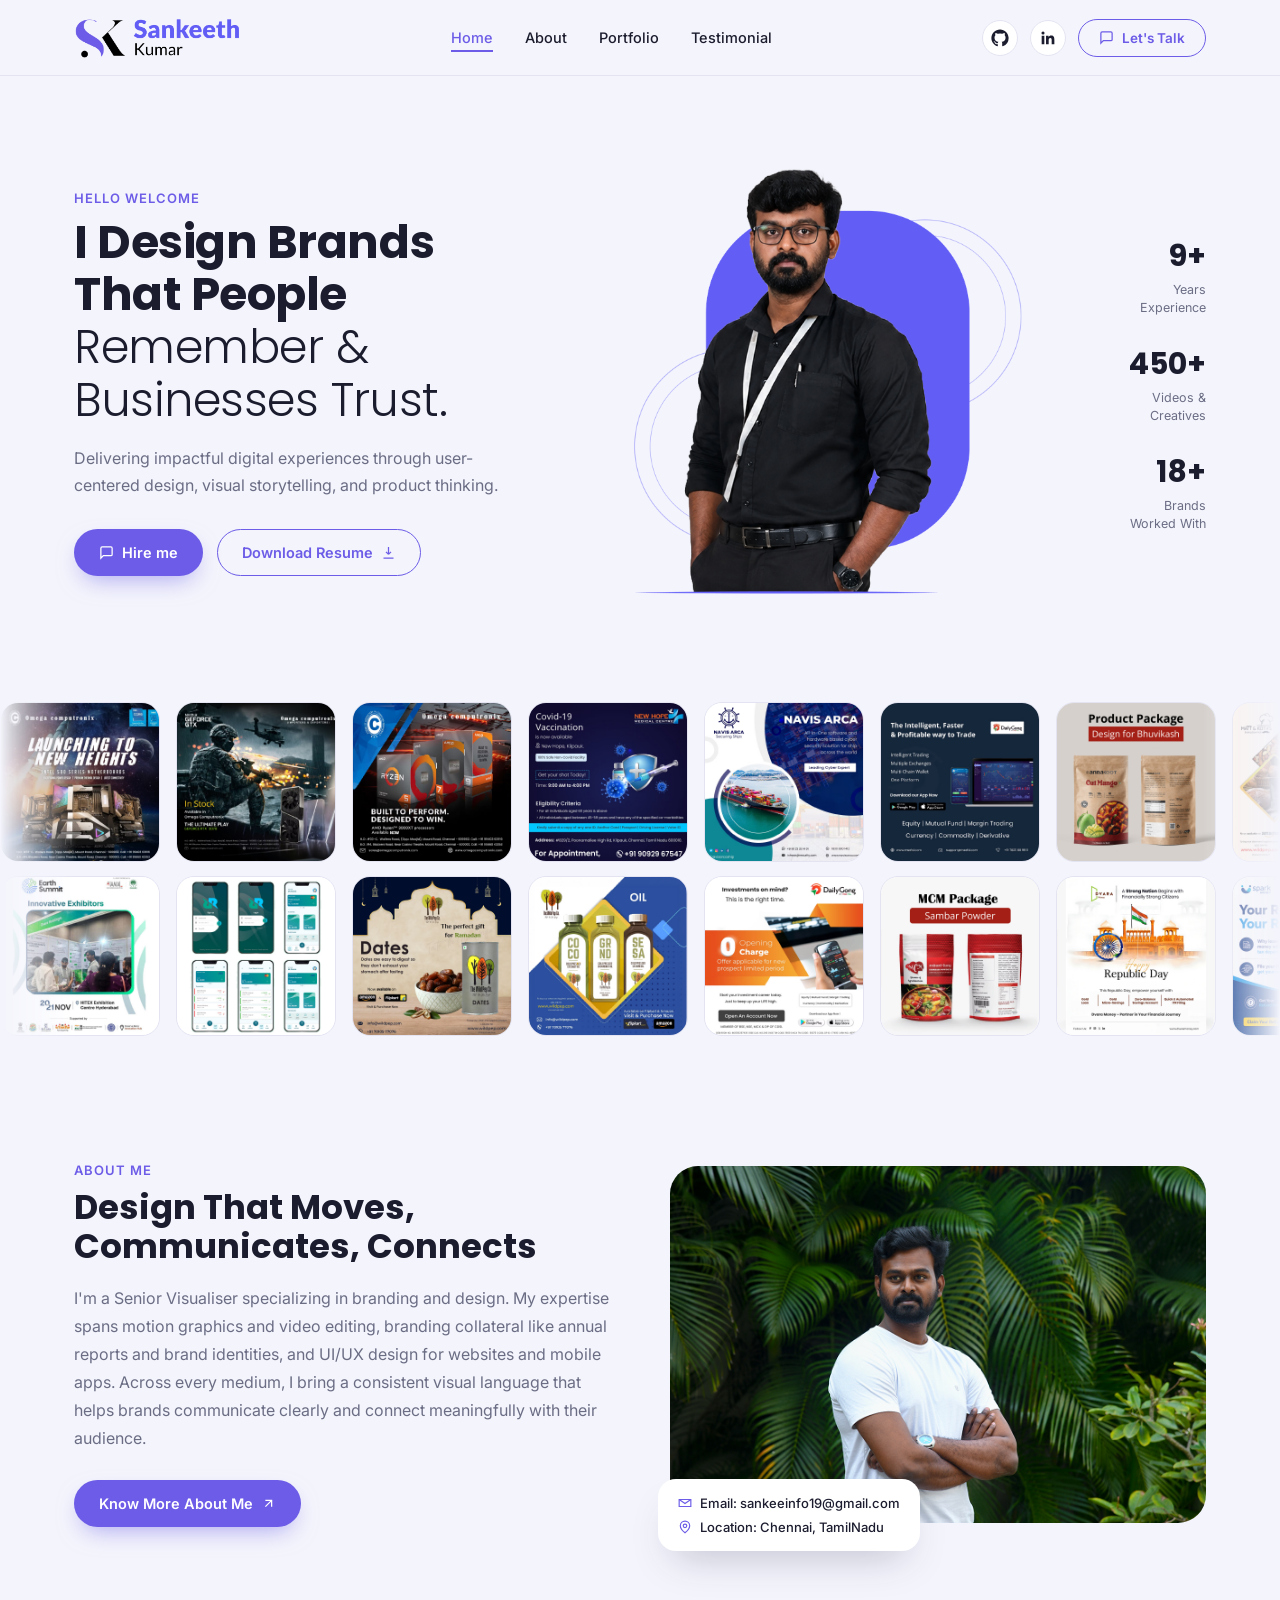
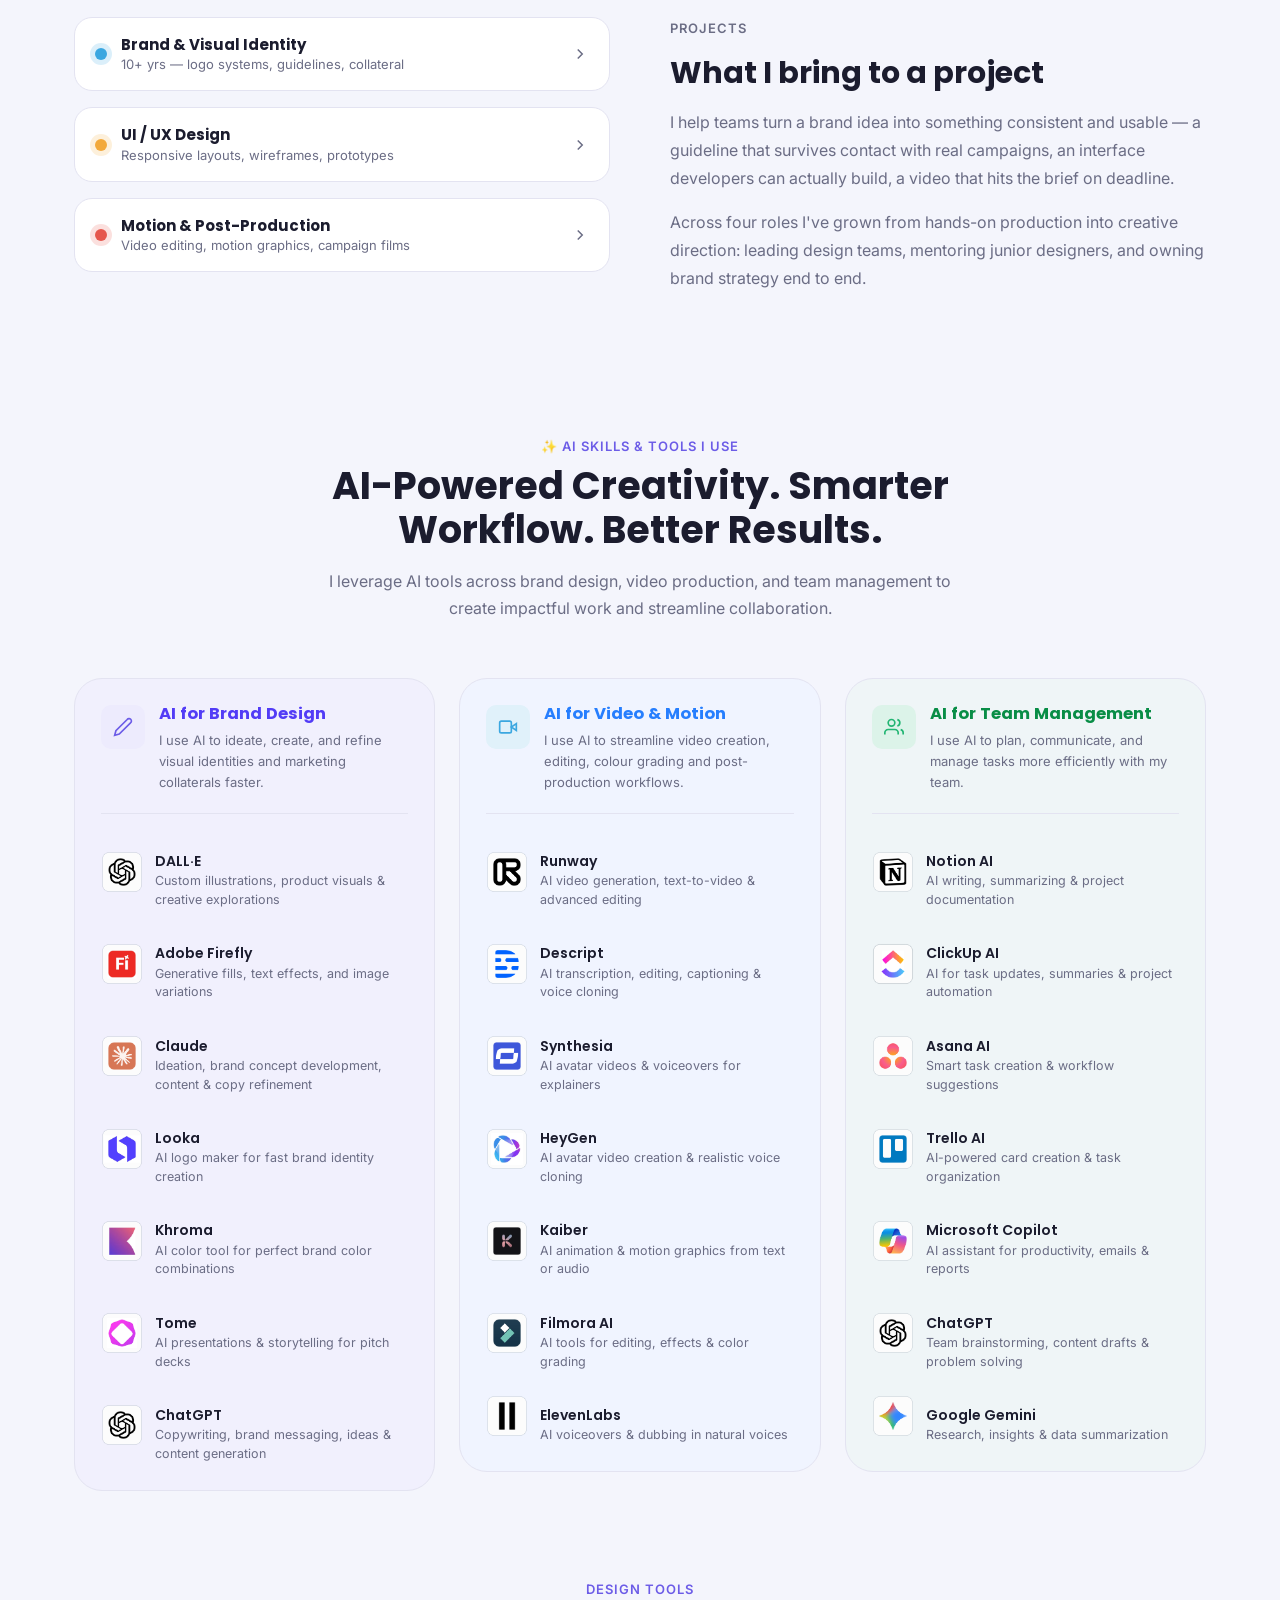
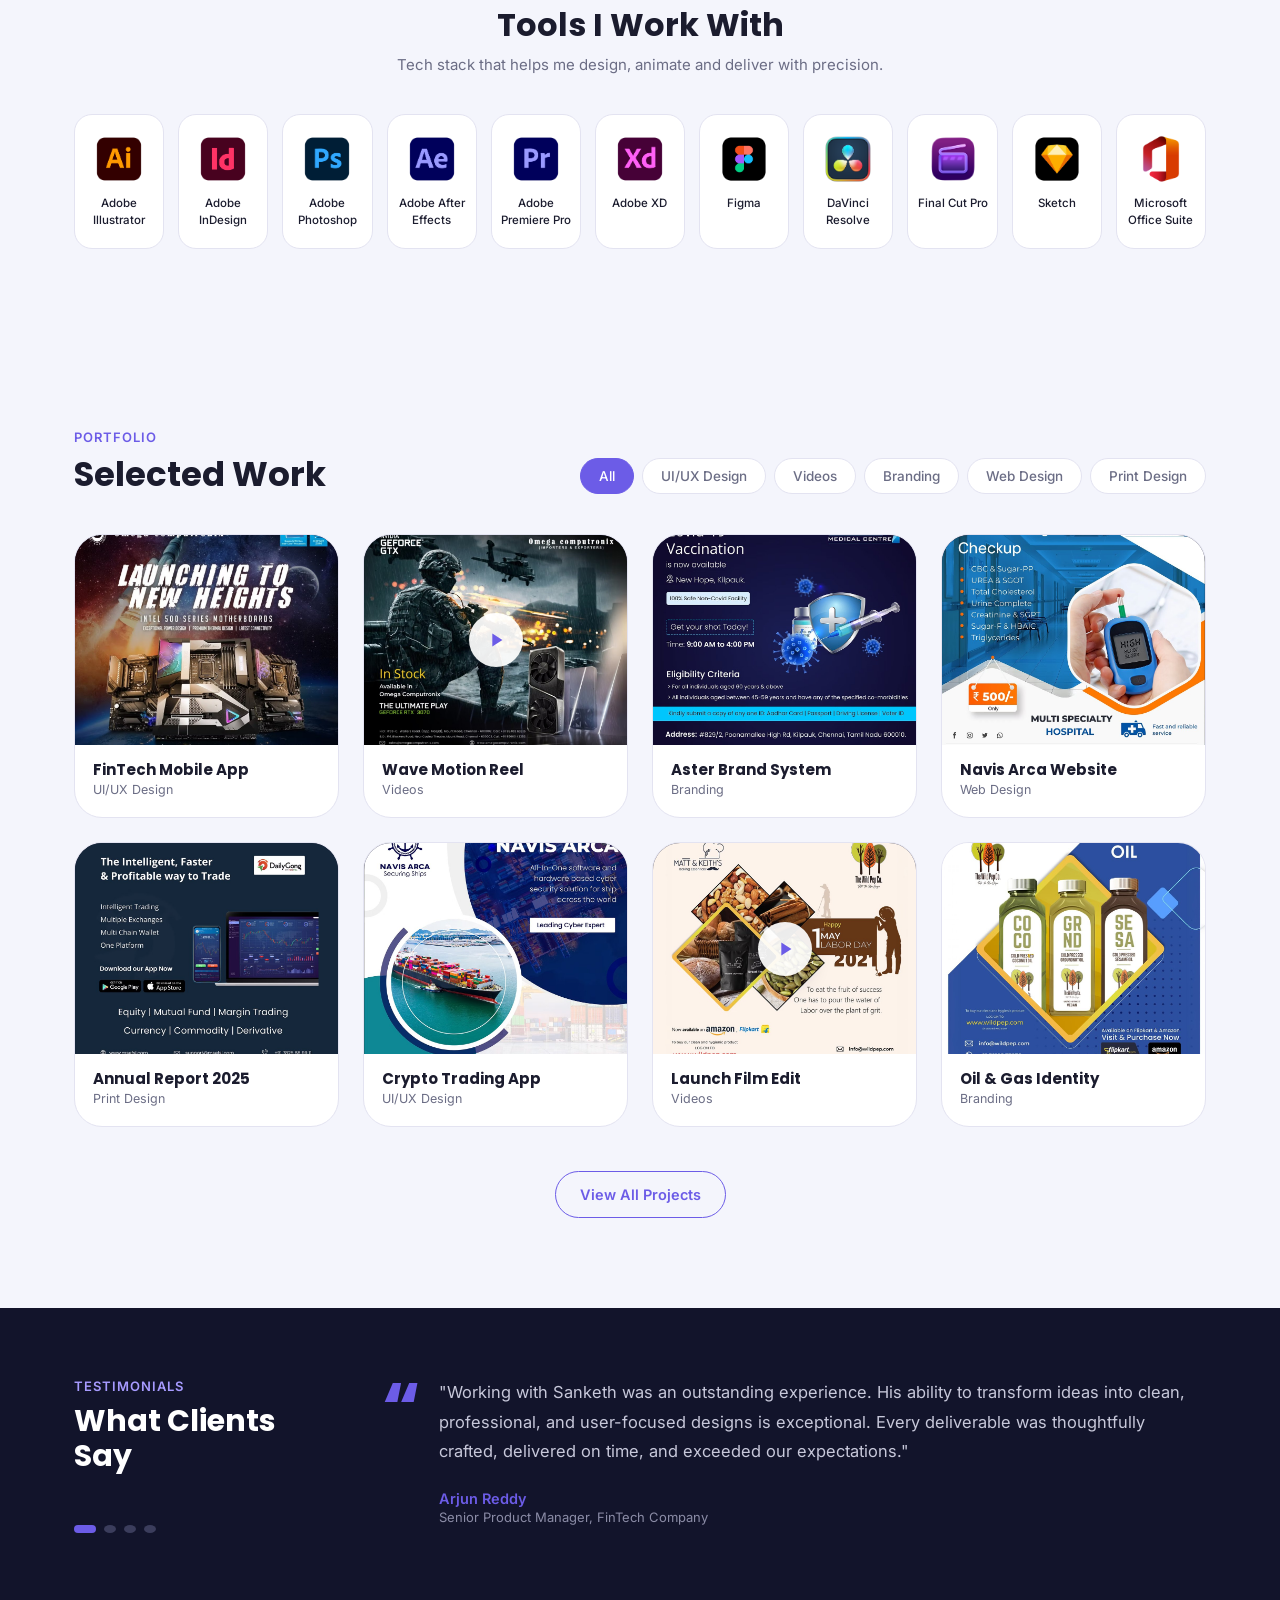
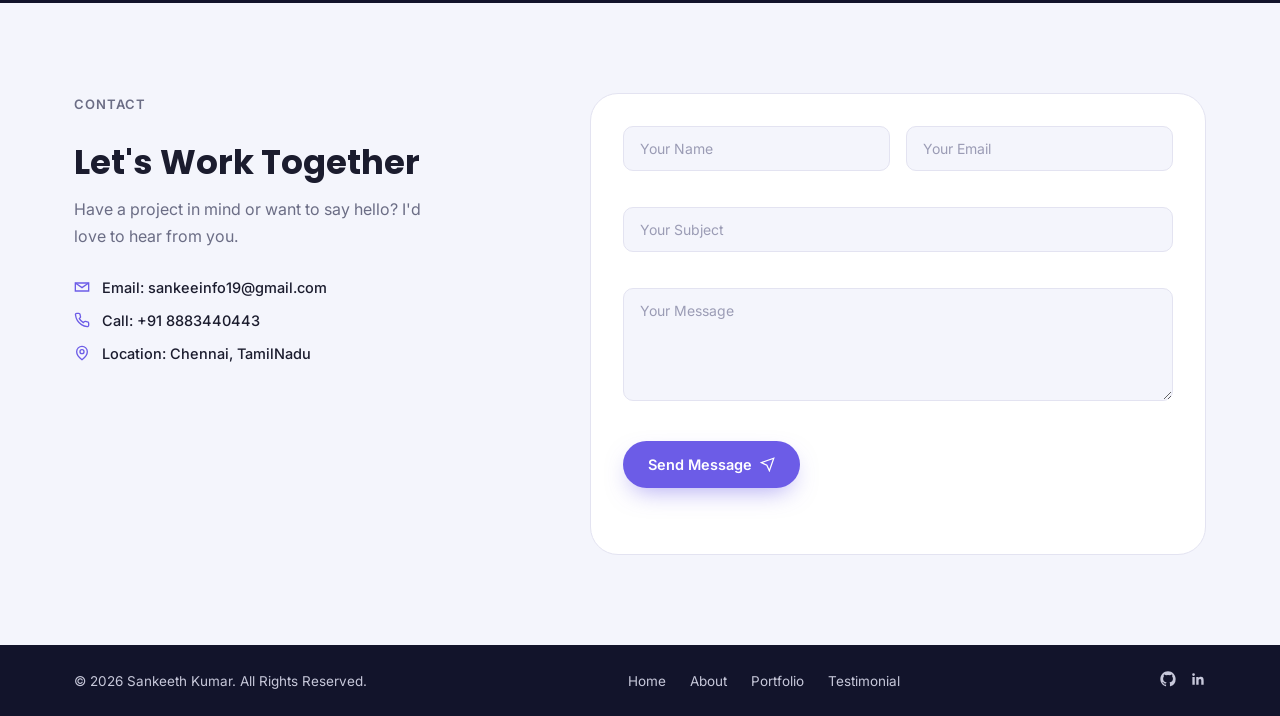
==== commit cac75c0d: "Update image source path in index.html" ====
--- a/index.html
+++ b/index.html
@@ -119,7 +119,7 @@
       </div>
 
       <div class="about-figure">
-        <img src="/Users/sankeeth/Downloads/Portfolio-updated (1)/images/Sk-1.jpg" alt="Sanketh working on set">
+        <img src="images/Sk-1.jpg" alt="Sanketh working on set">
         <div class="about-card">
           <p><svg viewBox="0 0 24 24" width="14" height="14" fill="none" stroke="currentColor" stroke-width="2"><path d="M4 4h16v16H4z" opacity="0"/><path d="M22 6 12 13 2 6"/><path d="M2 6h20v12H2z"/></svg> Email: sankeeinfo19@gmail.com</p>
           <p><svg viewBox="0 0 24 24" width="14" height="14" fill="none" stroke="currentColor" stroke-width="2"><path d="M20 10c0 6-8 12-8 12s-8-6-8-12a8 8 0 0 1 16 0Z"/><circle cx="12" cy="10" r="3"/></svg> Location: Chennai, TamilNadu</p>
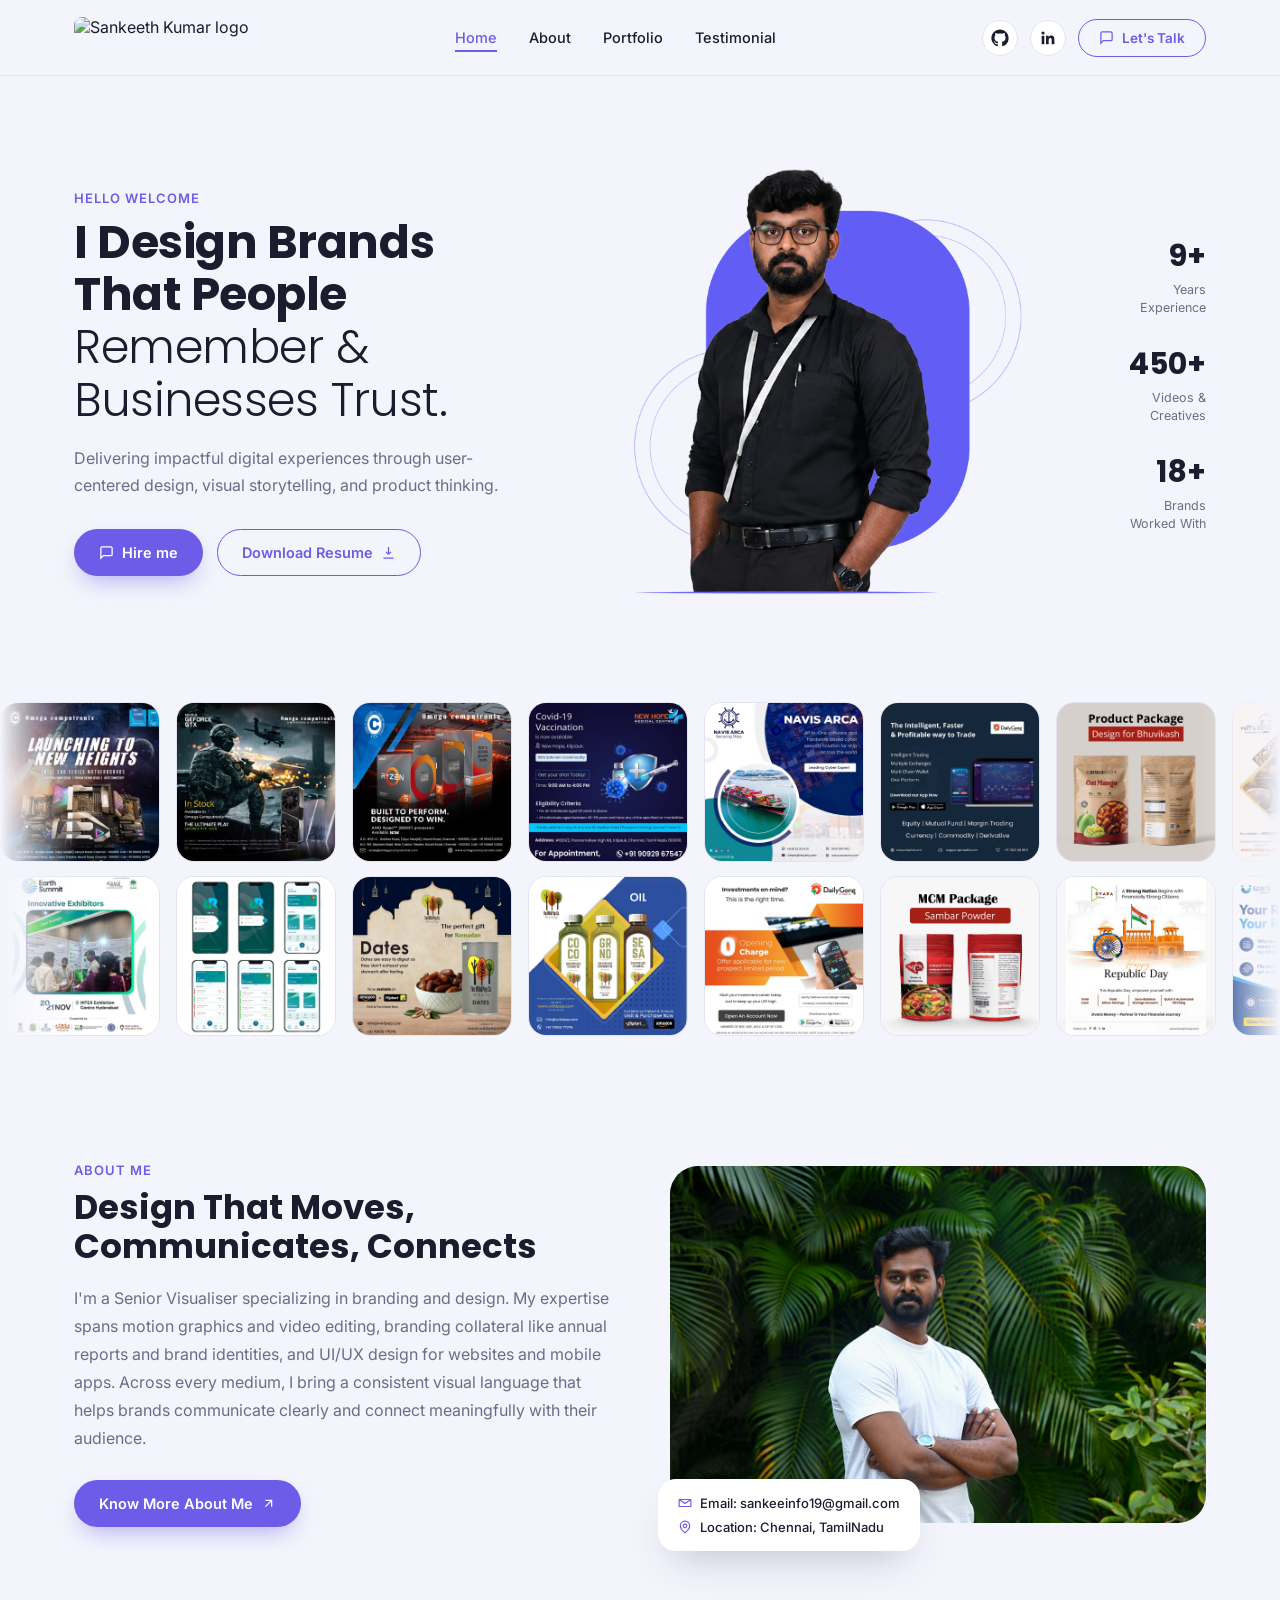
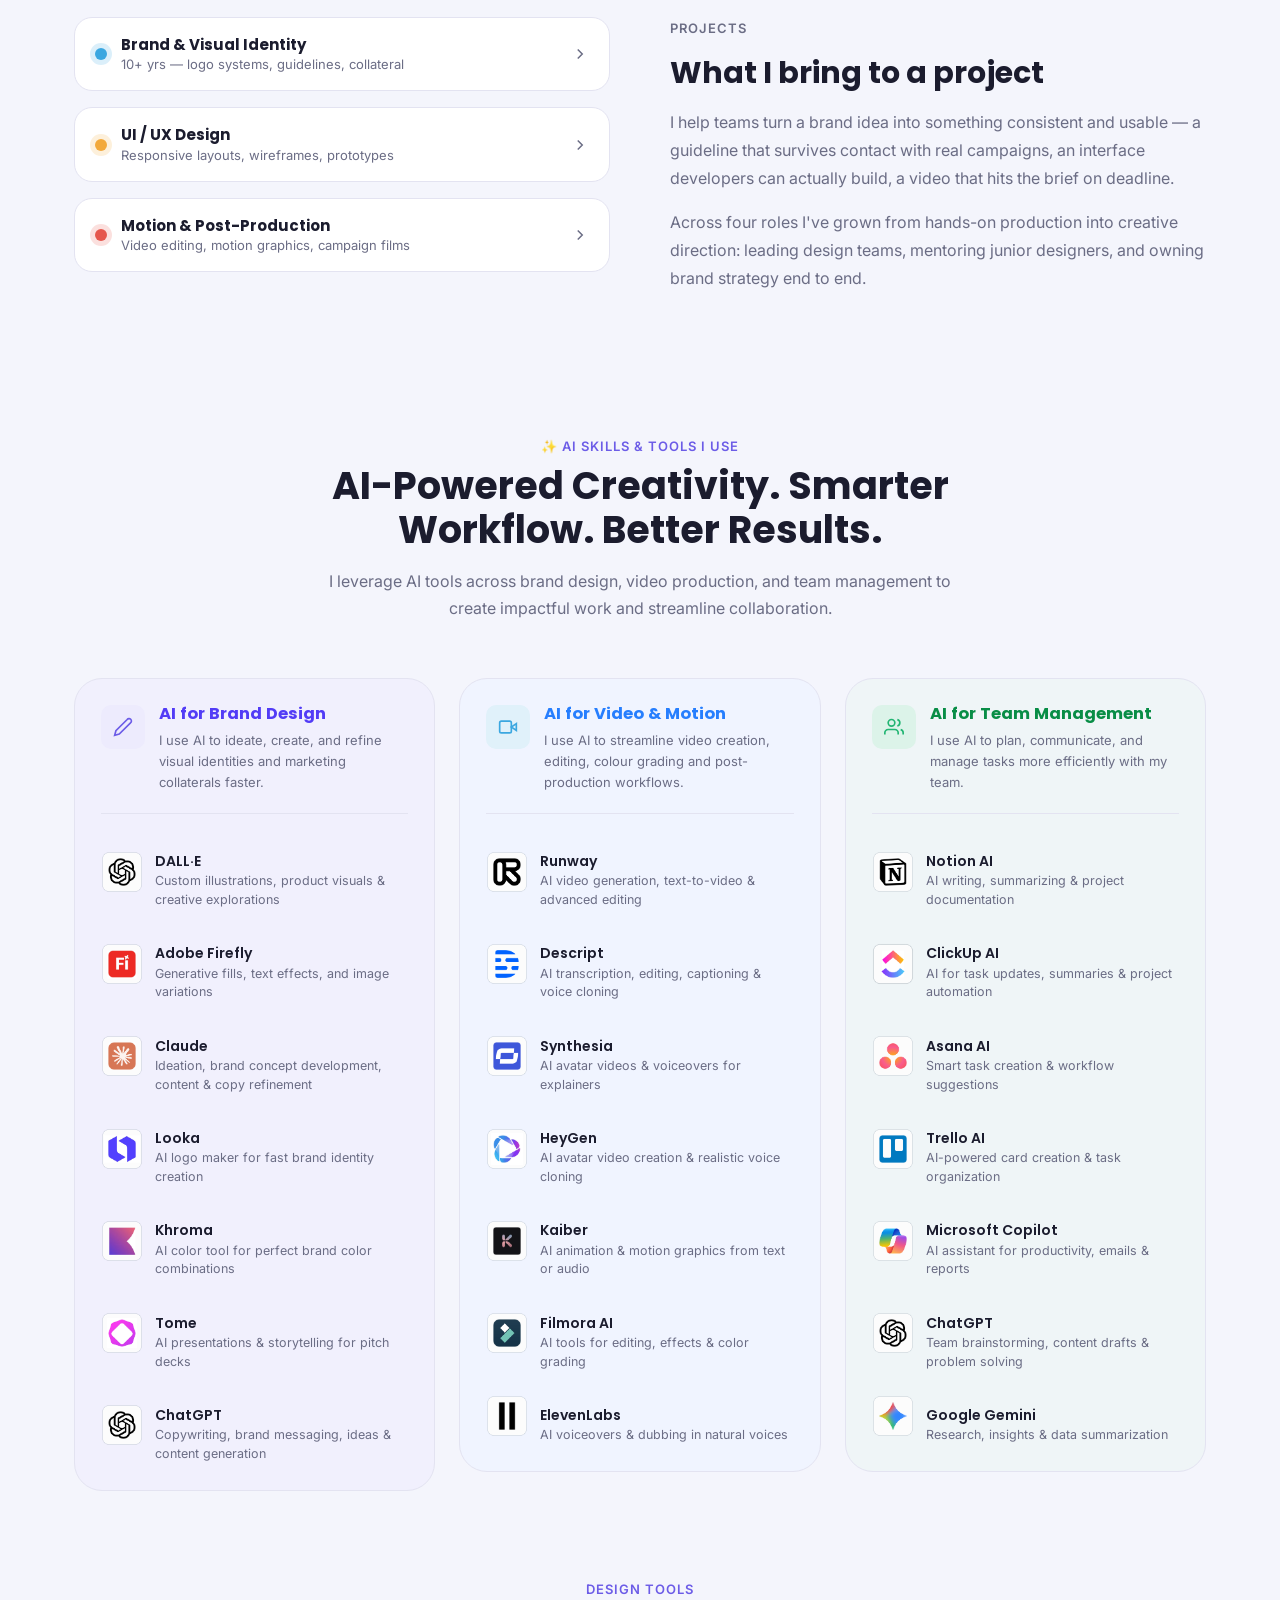
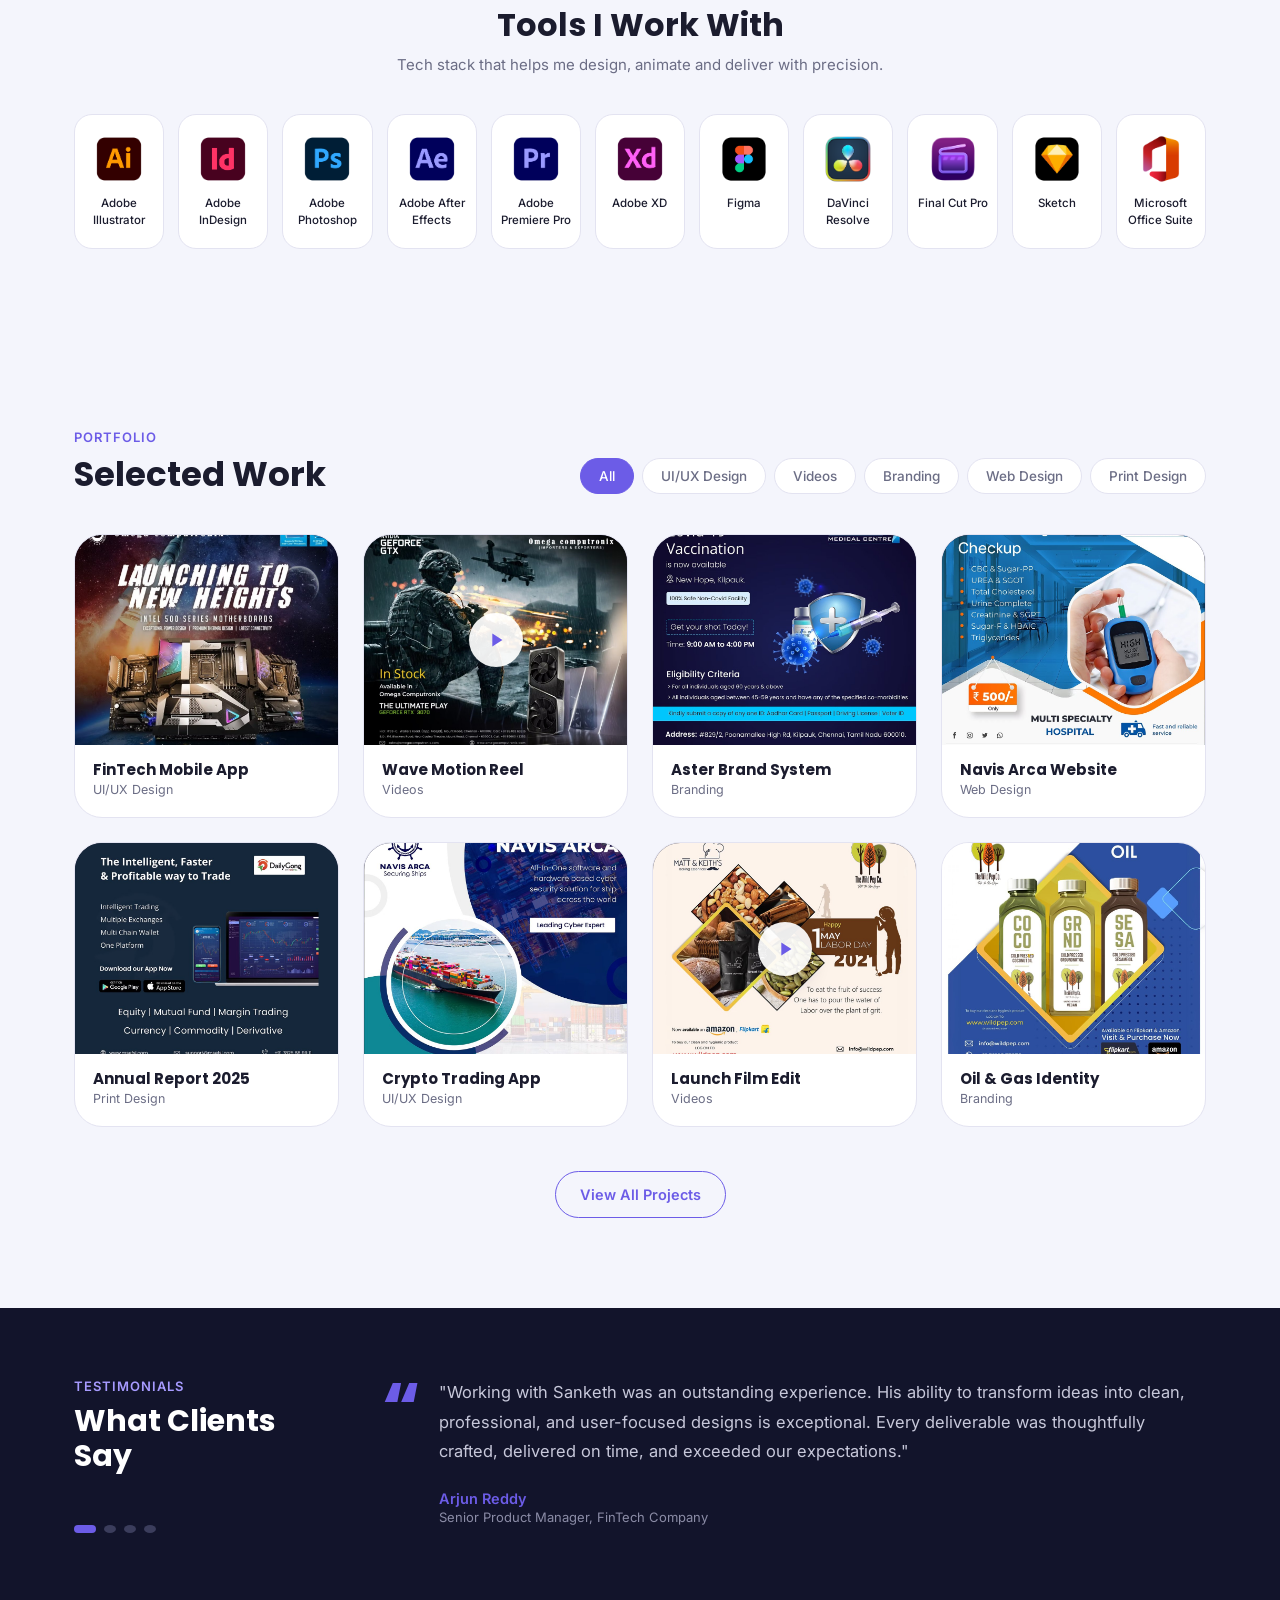
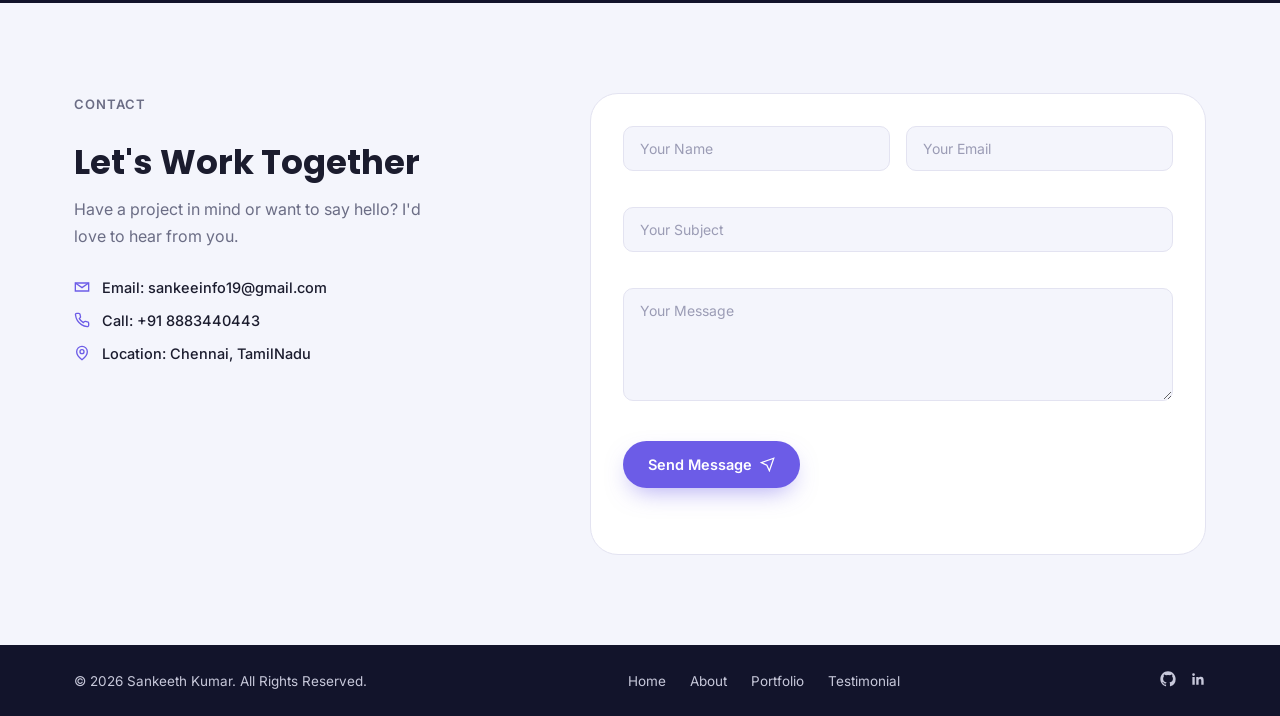
==== commit a53a5f52: "Update logo image in header" ====
--- a/index.html
+++ b/index.html
@@ -20,7 +20,7 @@
 <header class="site-header" id="header">
   <div class="container header-inner">
     <a href="index.html#top" class="logo">
-      <img src="images/logo-1.png" alt="Sankeeth Kumar logo">
+      <img src="images/Asset 5.png" alt="Sankeeth Kumar logo">
     </a>
 
     <nav class="nav" id="nav">
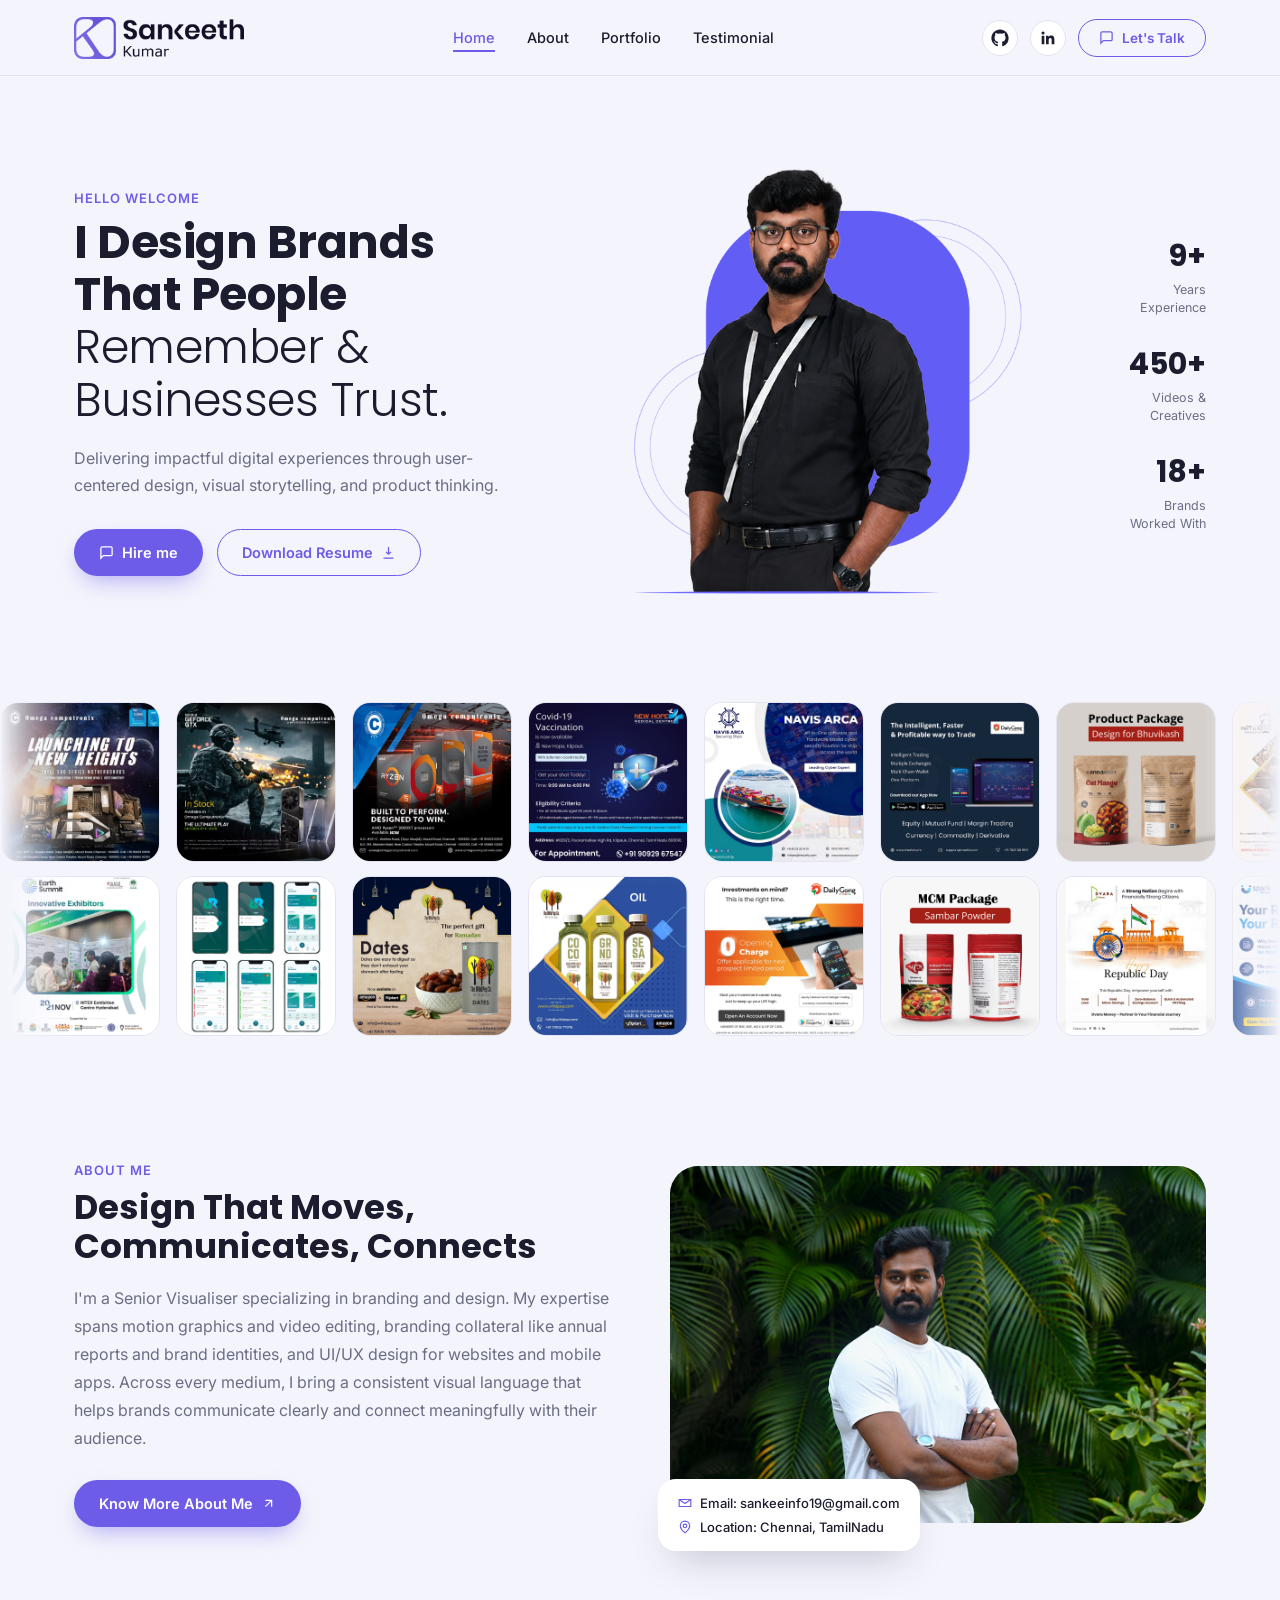
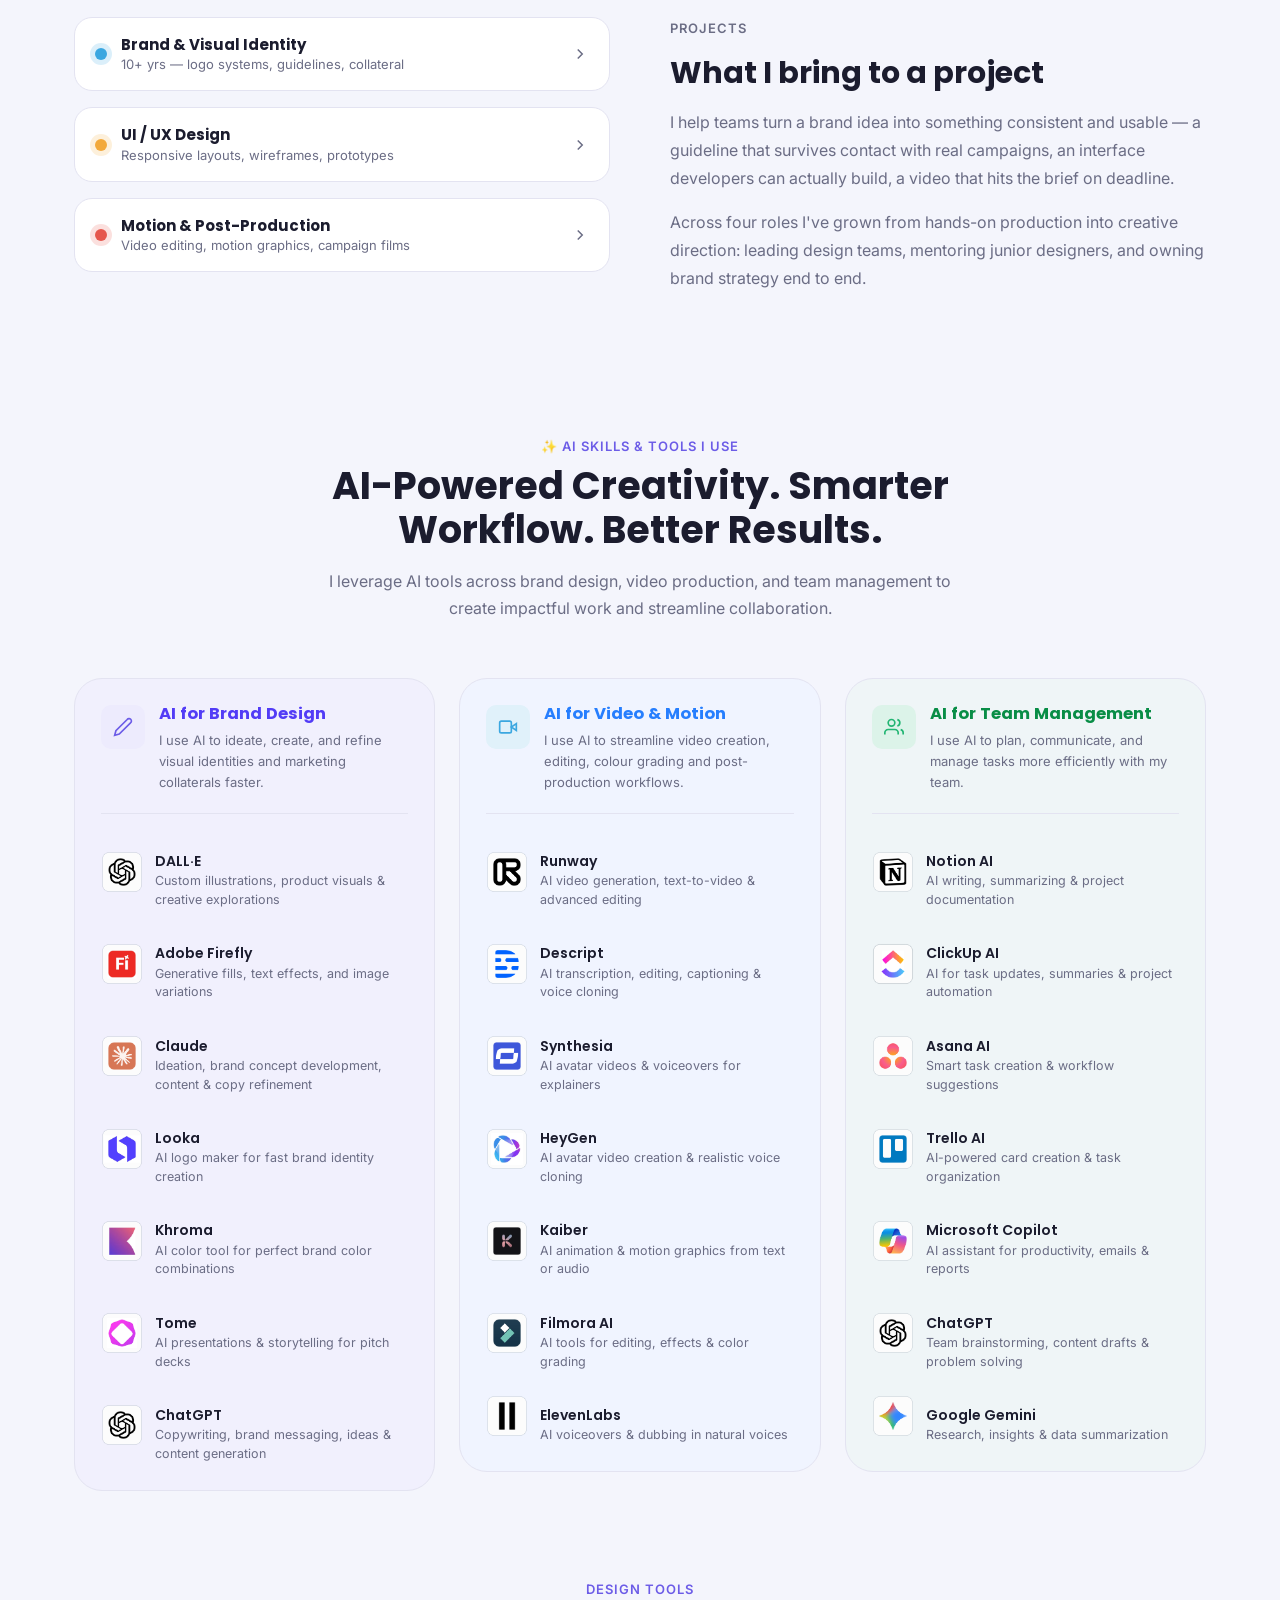
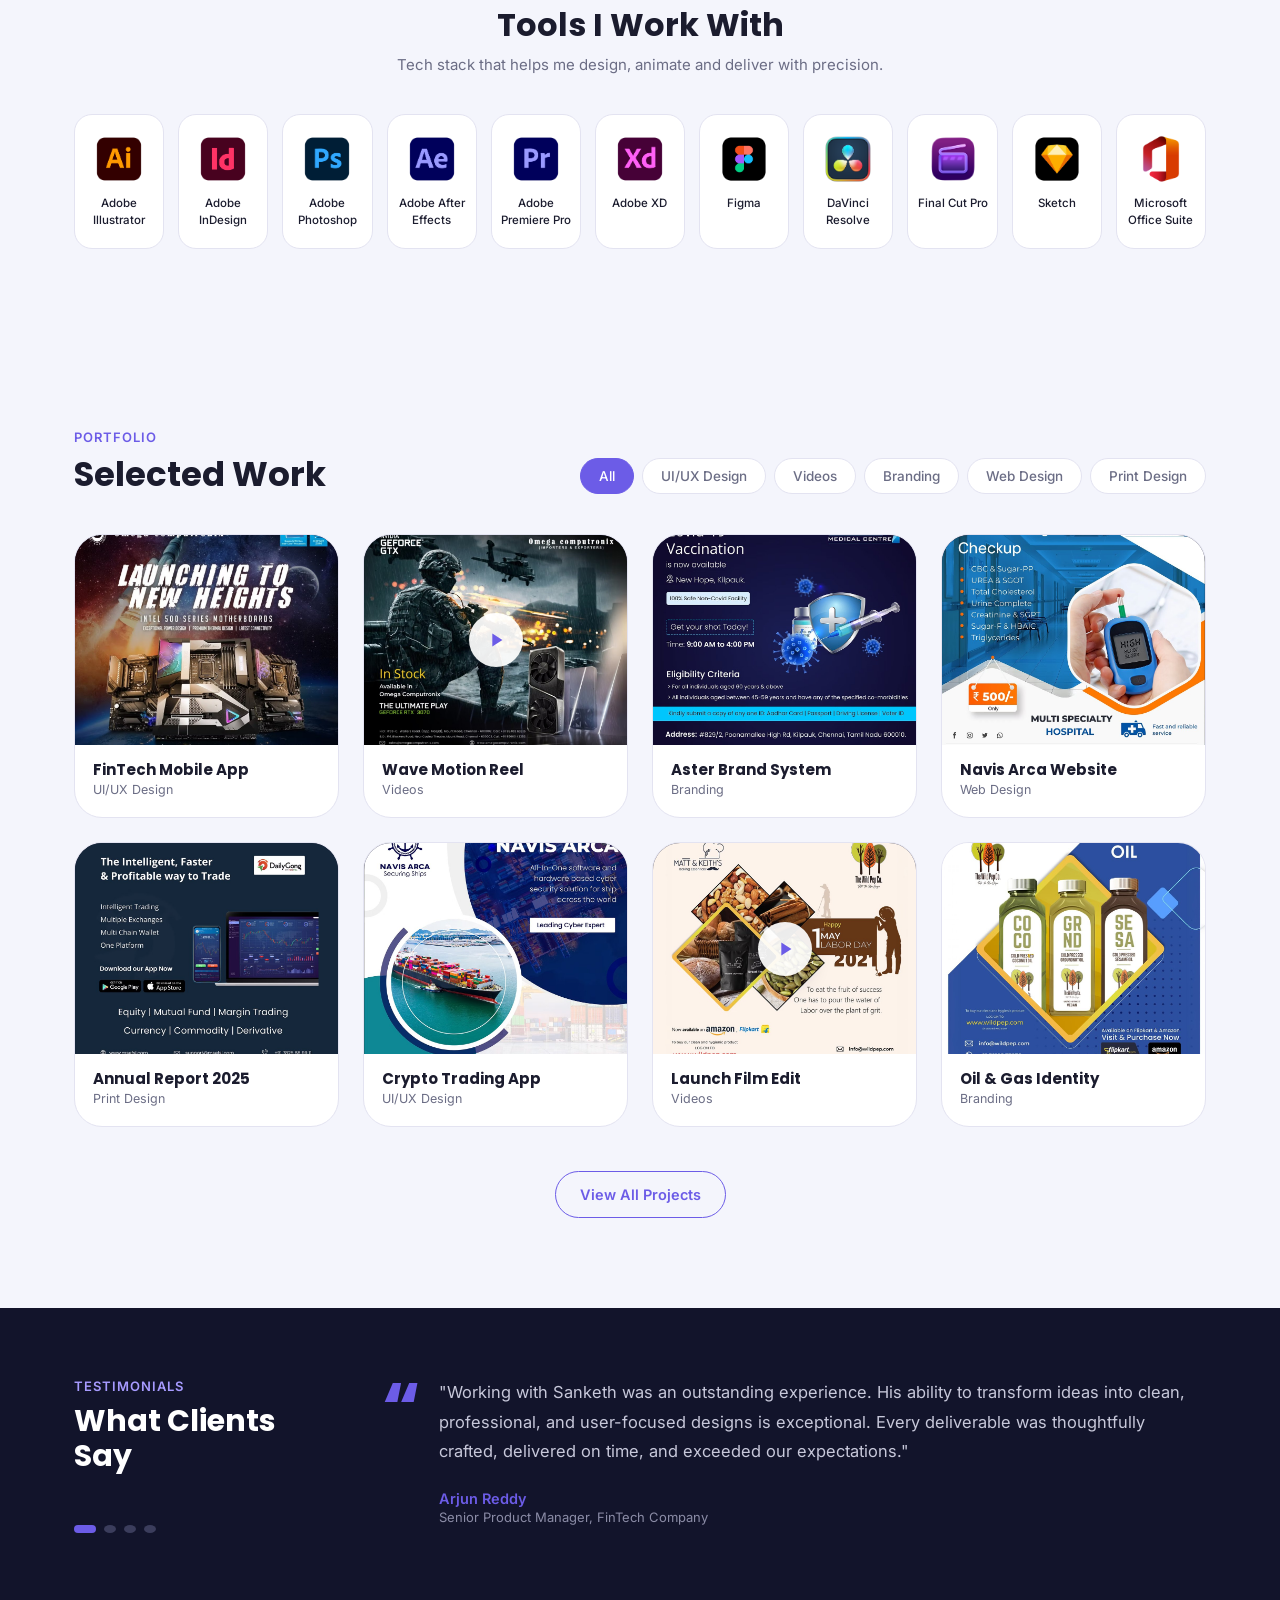
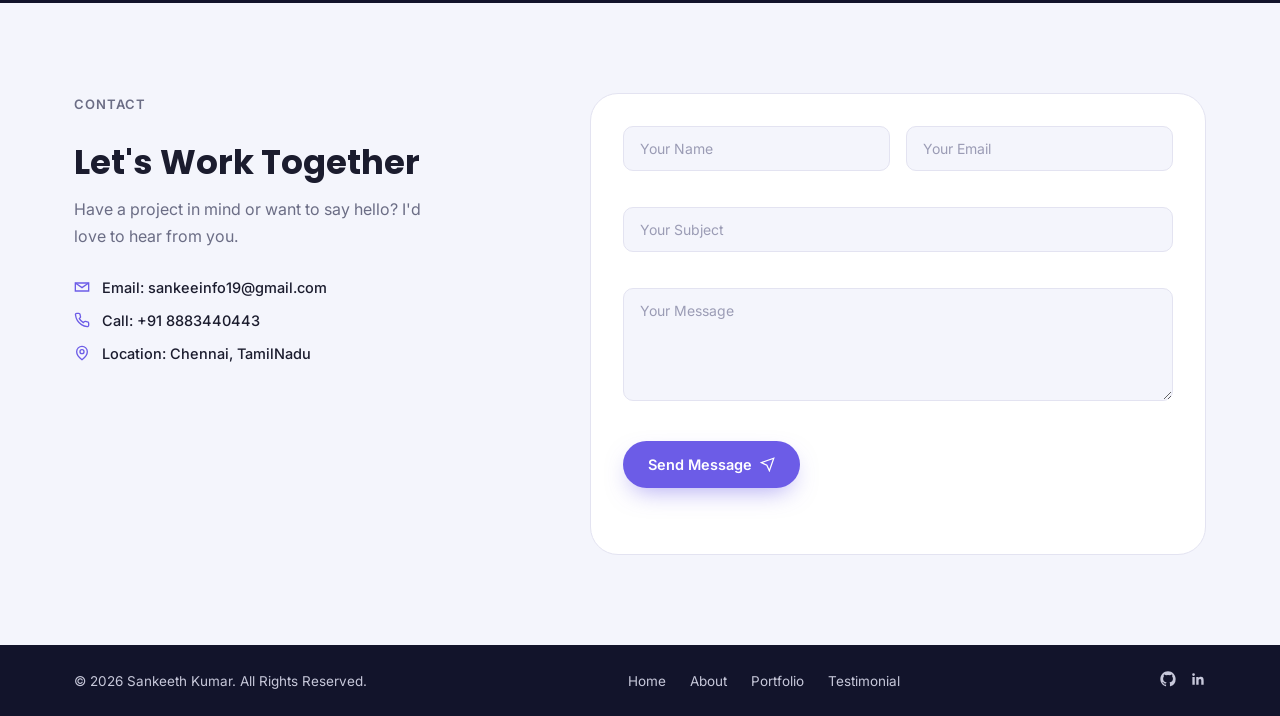
==== commit a21adf27: "Update logo image source path in index.html" ====
--- a/index.html
+++ b/index.html
@@ -20,7 +20,7 @@
 <header class="site-header" id="header">
   <div class="container header-inner">
     <a href="index.html#top" class="logo">
-      <img src="images/Asset 5.png" alt="Sankeeth Kumar logo">
+      <img src="Asset 5.png" alt="Sankeeth Kumar logo">
     </a>
 
     <nav class="nav" id="nav">
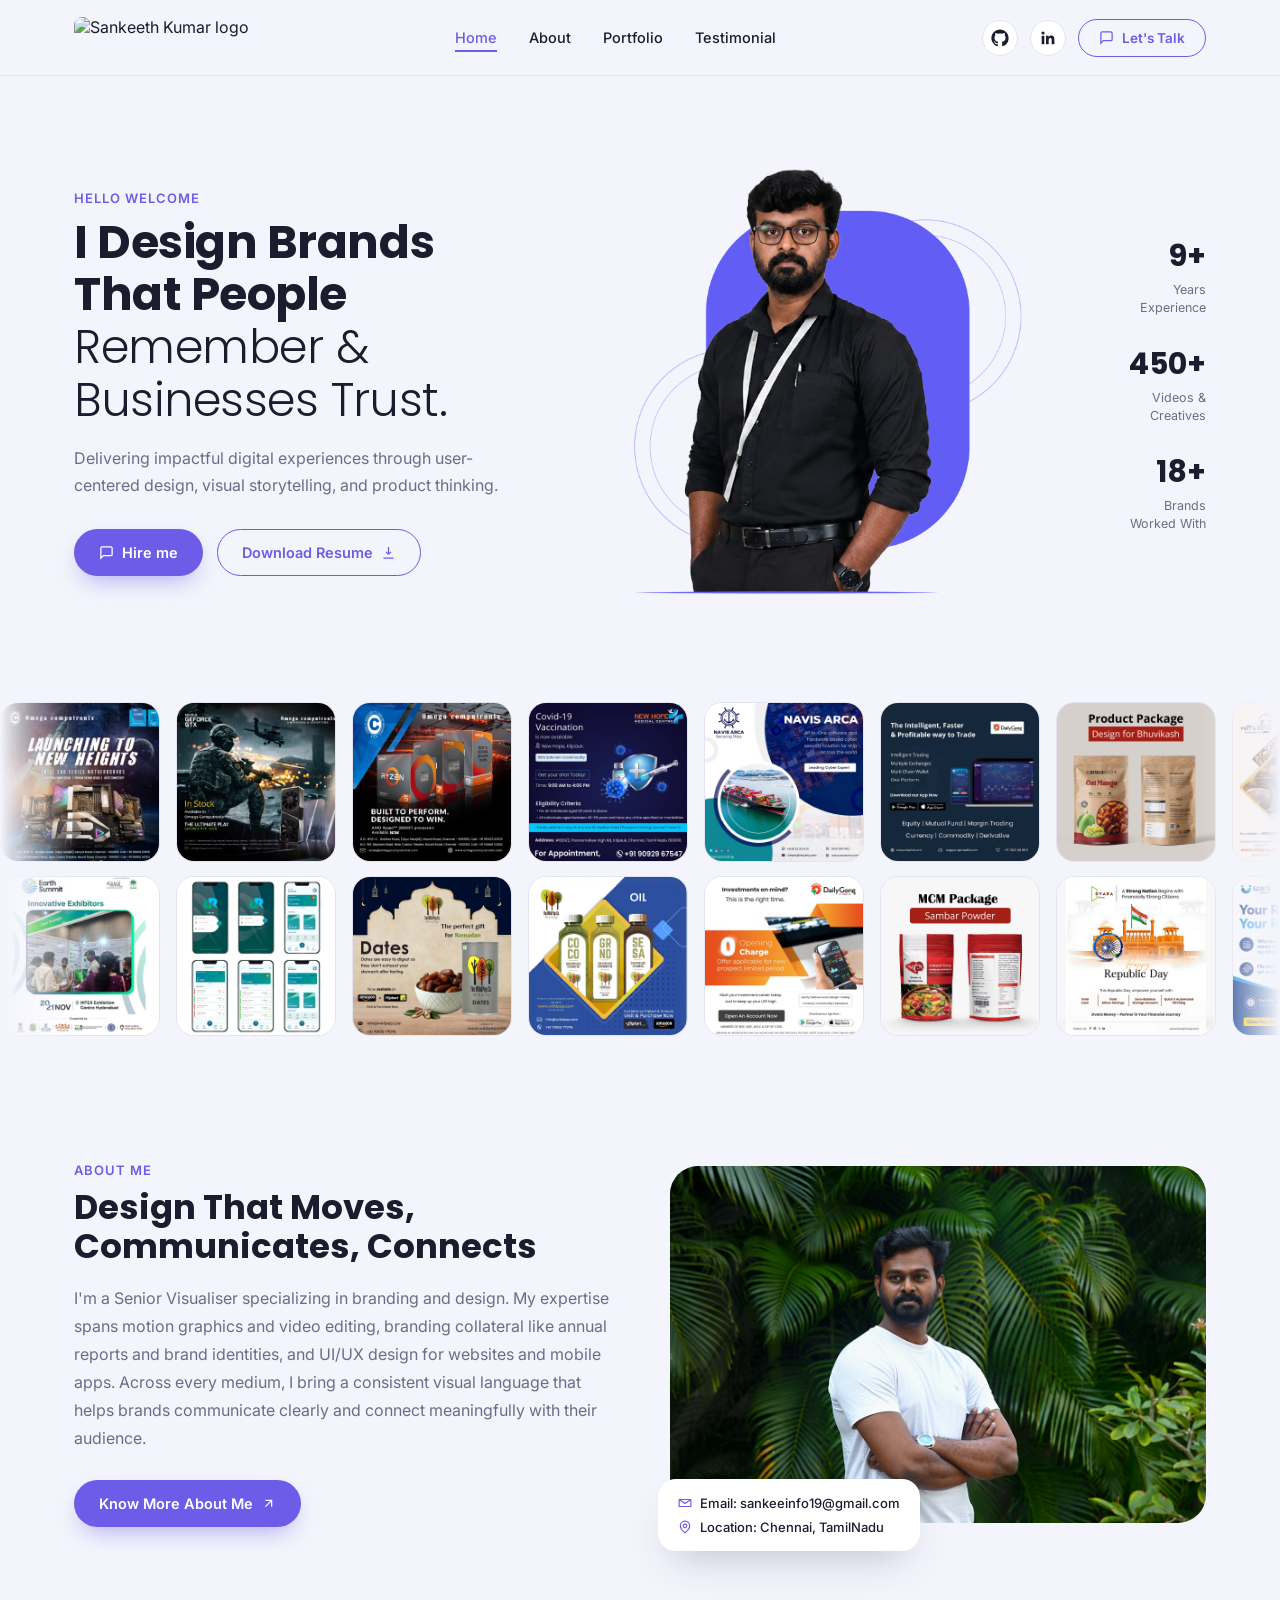
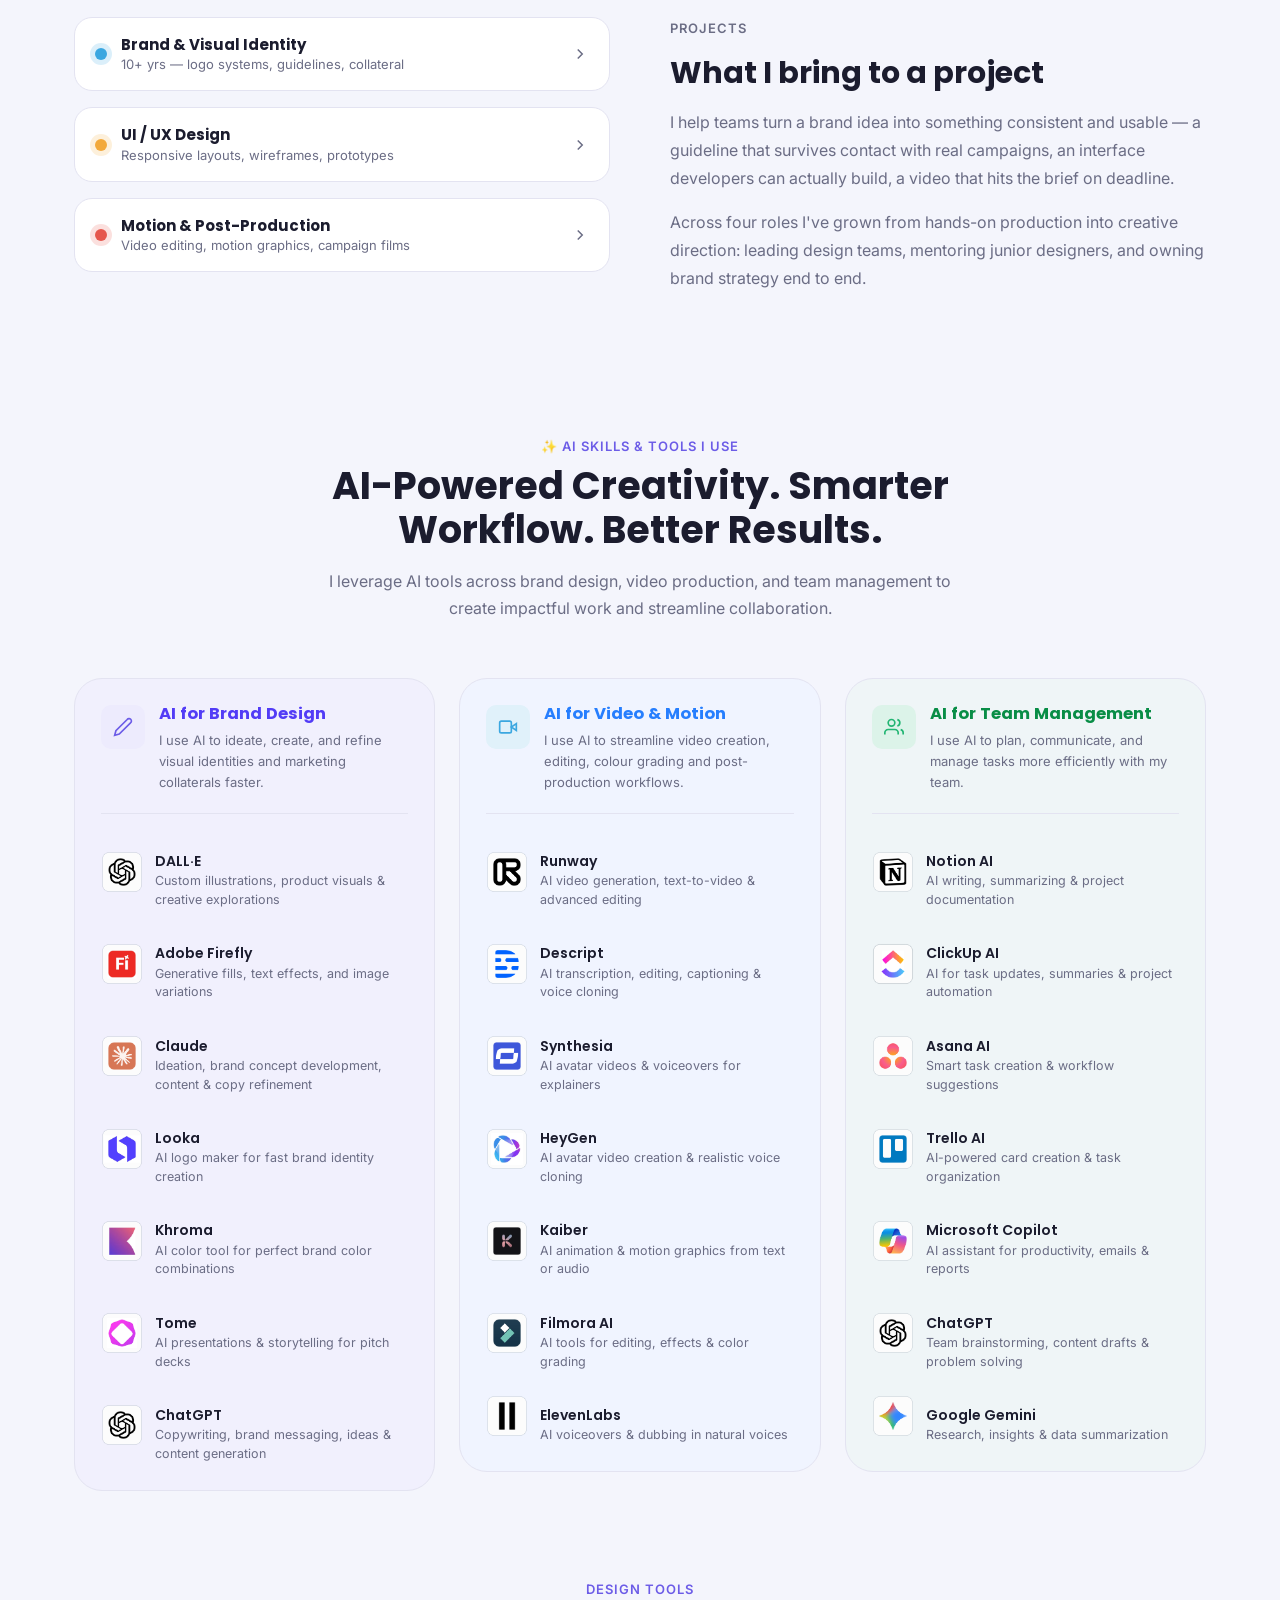
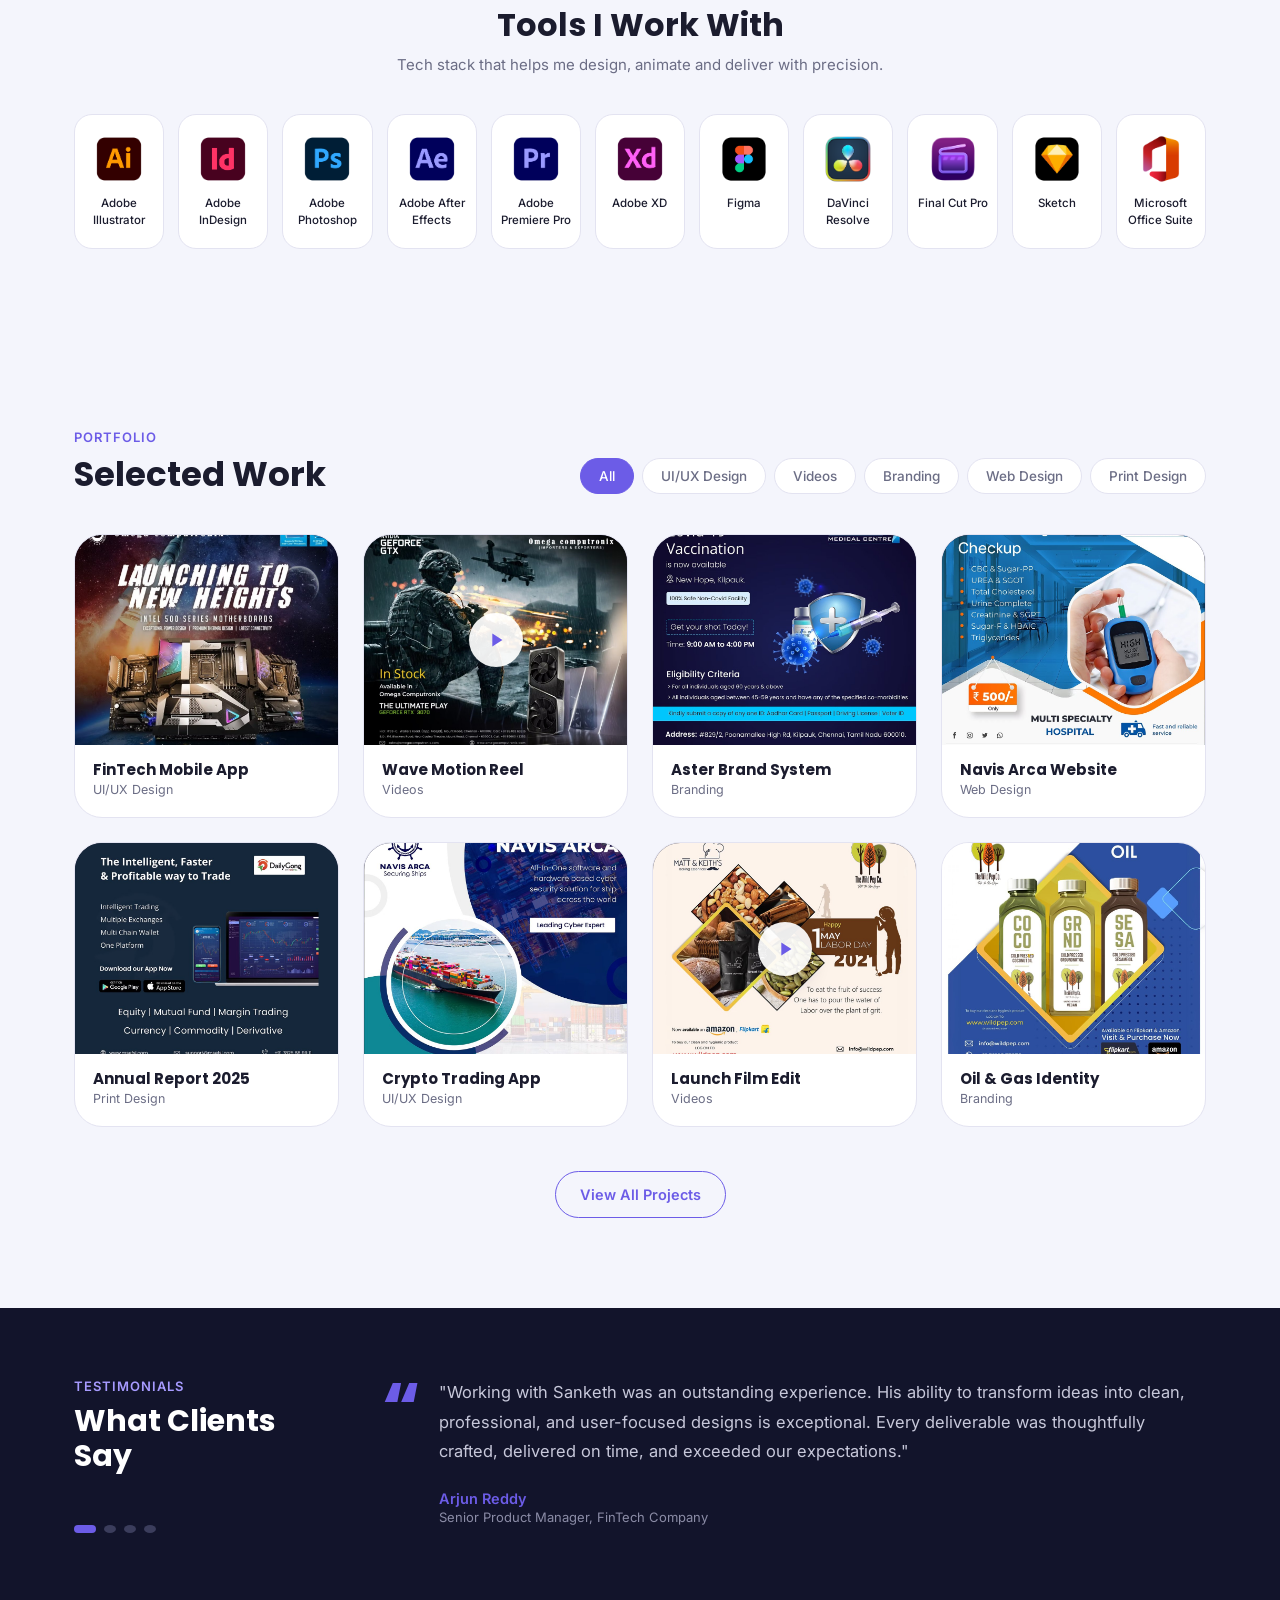
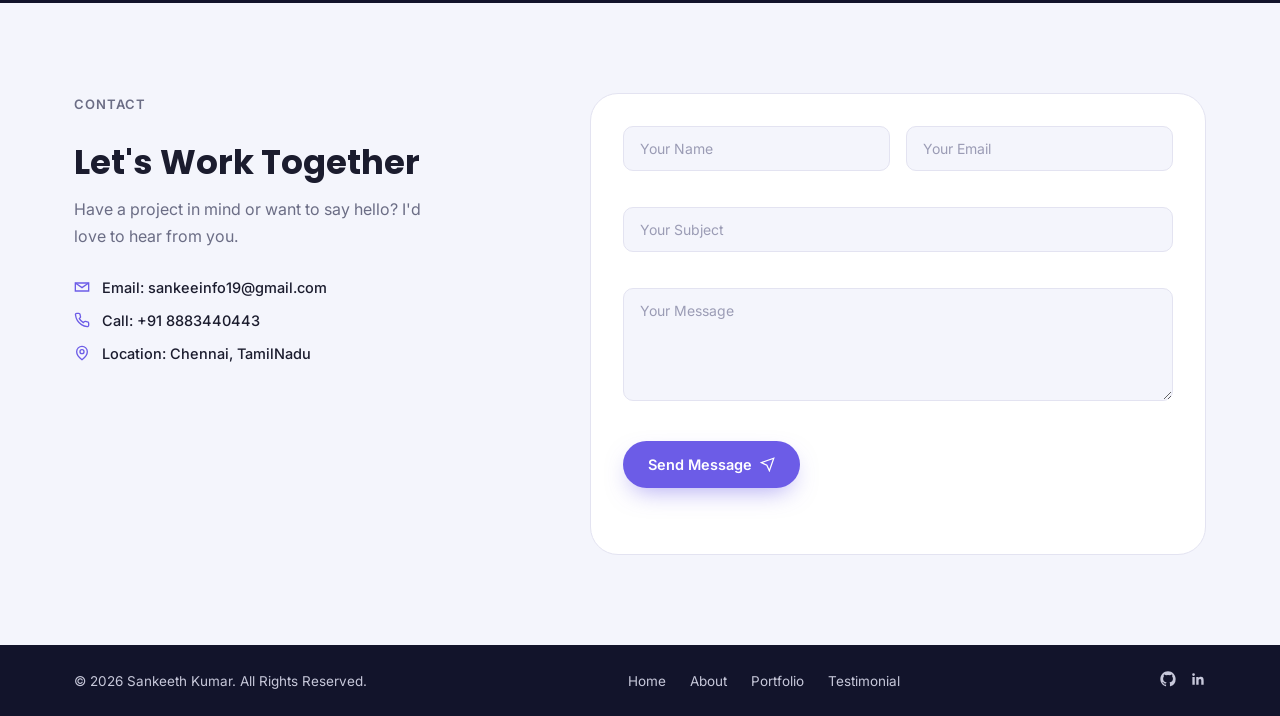
==== commit 5bc928da: "Update image source path in index.html" ====
--- a/index.html
+++ b/index.html
@@ -20,7 +20,7 @@
 <header class="site-header" id="header">
   <div class="container header-inner">
     <a href="index.html#top" class="logo">
-      <img src="Asset 5.png" alt="Sankeeth Kumar logo">
+      <img src="image/Asset 5.png" alt="Sankeeth Kumar logo">
     </a>
 
     <nav class="nav" id="nav">
